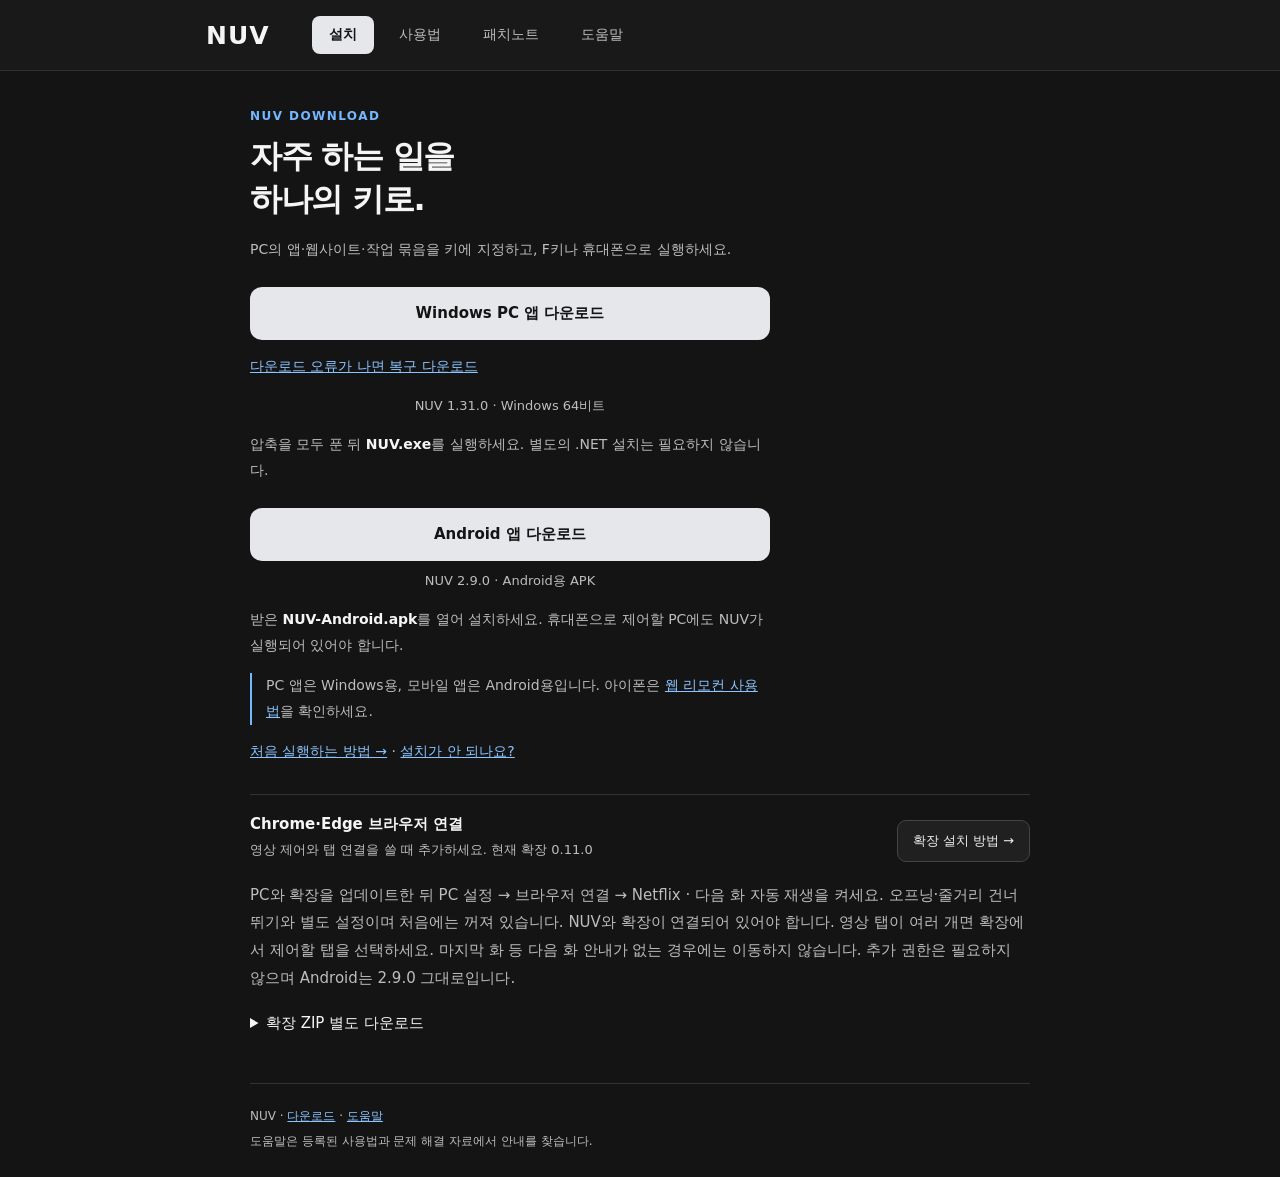
==== index.html @ 5a57ecc1 "Release PC 1.31.0 / Extension 0.11.0: add opt-in Netflix end-card auto next episode" ====
<!doctype html><html lang="ko"><head><meta charset="utf-8"><meta name="viewport" content="width=device-width,initial-scale=1"><meta name="description" content="NUV 공식 다운로드. Windows·Android 설치, 사용법, 패치노트와 문제 해결 안내를 확인하세요."><meta name="referrer" content="no-referrer"><title>NUV 설치</title><link rel="stylesheet" href="style.css?v=256d9391c00d"><link rel="stylesheet" href="help.css?v=11d3ca2ebf2d"><script src="help-data.js?v=681c457d1251" defer></script><script src="help-search.js?v=3103c1fc1164" defer></script><script src="app-help.js?v=a8de8e0ff50e" defer></script><script src="help-troubleshooting.js?v=63135629126d" defer></script><script src="troubleshooting-ui.js?v=57329e2c1721" defer></script><script src="site-release.js?v=1284" defer></script></head><body><a class="skip-link" href="#main-content">본문으로 이동</a>
<header class="site-header"><div class="header-inner"><a class="logo" href="#install">NUV</a><nav aria-label="주요 메뉴"><a href="#install" aria-current="page">설치</a><a href="#guide">사용법</a><a href="#notes">패치노트</a><a href="#help">도움말</a></nav></div></header>
<main id="main-content">
<section class="view" id="install" aria-label="설치"><div class="install-body">
<div class="eyebrow">NUV DOWNLOAD</div><h1>자주 하는 일을<br>하나의 키로.</h1><p>PC의 앱·웹사이트·작업 묶음을 키에 지정하고, F키나 휴대폰으로 실행하세요.</p>
<a class="download" data-download="NUV-Windows.zip" href="https://hyeongom.github.io/nuv-download/recovery/NUV-Windows-1.31.0.zip">Windows PC 앱 다운로드</a><p><a href="download-recovery.html">다운로드 오류가 나면 복구 다운로드</a></p><p class="version">NUV <span data-version="windows">1.31.0</span> · Windows 64비트</p><p>압축을 모두 푼 뒤 <strong>NUV.exe</strong>를 실행하세요. 별도의 .NET 설치는 필요하지 않습니다.</p>
<a class="download" data-download="NUV-Android.apk" href="https://github.com/hyeongom/nuv-download/releases/download/v1.24.0-2.9.0/NUV-Android.apk">Android 앱 다운로드</a><p class="version">NUV <span data-version="android">2.9.0</span> · Android용 APK</p><p>받은 <strong>NUV-Android.apk</strong>를 열어 설치하세요. 휴대폰으로 제어할 PC에도 NUV가 실행되어 있어야 합니다.</p>
<p class="platform-note">PC 앱은 Windows용, 모바일 앱은 Android용입니다. 아이폰은 <a href="#guide/guide-18-1">웹 리모컨 사용법</a>을 확인하세요.</p>
<p><a href="#guide/guide-2-1">처음 실행하는 방법 →</a> · <a href="#help">설치가 안 되나요?</a></p></div>
<div class="extension-callout"><div><strong>Chrome·Edge 브라우저 연결</strong><p>영상 제어와 탭 연결을 쓸 때 추가하세요. 현재 확장 <span data-version="browserExtension">0.11.0</span></p></div><a class="secondary" href="#guide/guide-10-1">확장 설치 방법 →</a></div>
<p class="hint">PC와 확장을 업데이트한 뒤 PC 설정 → 브라우저 연결 → Netflix · 다음 화 자동 재생을 켜세요. 오프닝·줄거리 건너뛰기와 별도 설정이며 처음에는 꺼져 있습니다. NUV와 확장이 연결되어 있어야 합니다. 영상 탭이 여러 개면 확장에서 제어할 탭을 선택하세요. 마지막 화 등 다음 화 안내가 없는 경우에는 이동하지 않습니다. 추가 권한은 필요하지 않으며 Android는 2.9.0 그대로입니다.</p><details class="optional-download"><summary>확장 ZIP 별도 다운로드</summary><p>보통은 PC NUV의 설정 → 브라우저 연결 → 설치 준비·연결 켜기를 사용하세요. ZIP만 풀거나 popup.html을 직접 여는 것은 설치가 아닙니다.</p><a data-extension-download href="https://github.com/hyeongom/nuv-download/releases/download/v1.31.0-2.9.0/NUV-Browser-Extension-0.11.0.zip">정식 확장 ZIP 다운로드</a></details></section>
<section class="view" id="guide" aria-label="사용법" hidden><div class="section-heading"><span class="eyebrow">GUIDE</span><h1>NUV 사용법</h1><p>처음 시작하는 방법부터, 필요한 기능까지 찾아보세요.</p></div><div class="guide-tools"><a class="secondary" href="NUV-guide.pdf" target="_blank" rel="noopener">기본 사용설명서 PDF · 2026-10-28 ↗</a></div><p class="help-status">웹 안내: 2026-11-05 보완 · PC 1.27.4 / Android 2.9.0 / 확장 0.7.1. PDF에는 이후 추가된 작업 묶음 기능이 포함되지 않습니다.</p><div id="manual-index"></div></section>
<section class="view" id="notes" aria-label="패치노트" hidden><div class="section-heading"><span class="eyebrow">PATCH NOTES</span><h1>무엇이 달라졌나요?</h1><p>정식 배포의 변경사항을 확인하세요.</p></div><article class="release"><span class="release-label">Windows PC</span><h2>PC <span data-version="windows">1.31.0</span></h2><p id="latest-pc-notes">PC 1.31.0 / 확장 0.11.0: Netflix 다음 화 자동 재생을 추가했습니다. 영상 끝부분에 다음 화 재생 안내가 나타나면 바로 누릅니다. 일반 재생바의 다음 화 버튼은 자동으로 누르지 않으며, 같은 안내를 중복 실행하지 않습니다. PC와 확장을 업데이트한 뒤 PC 설정 → 브라우저 연결 → Netflix · 다음 화 자동 재생을 켜세요. 오프닝·줄거리 건너뛰기와 별도 설정이며 처음에는 꺼져 있습니다. NUV와 확장이 연결되어 있어야 합니다. 영상 탭이 여러 개면 확장에서 제어할 탭을 선택하세요. 마지막 화 등 다음 화 안내가 없는 경우에는 이동하지 않습니다. 추가 권한은 필요하지 않으며 Android는 2.9.0 그대로입니다.</p></article><article class="release"><span class="release-label">Android</span><h2>Android <span data-version="android">2.9.0</span></h2><p>휴대폰에서 F키 프리셋·전환 안내 시간, 창·탭 즐겨찾기 순서·등록 해제, 웹사이트를 열 브라우저를 설정할 수 있습니다.</p></article><article class="release"><span class="release-label">Chrome · Edge</span><h2>브라우저 확장 <span data-version="browserExtension">0.11.0</span></h2><p>PC 1.31.0 / 확장 0.11.0: Netflix 다음 화 자동 재생을 추가했습니다. 영상 끝부분에 다음 화 재생 안내가 나타나면 바로 누릅니다. 일반 재생바의 다음 화 버튼은 자동으로 누르지 않으며, 같은 안내를 중복 실행하지 않습니다. PC와 확장을 업데이트한 뒤 PC 설정 → 브라우저 연결 → Netflix · 다음 화 자동 재생을 켜세요. 오프닝·줄거리 건너뛰기와 별도 설정이며 처음에는 꺼져 있습니다. NUV와 확장이 연결되어 있어야 합니다. 영상 탭이 여러 개면 확장에서 제어할 탭을 선택하세요. 마지막 화 등 다음 화 안내가 없는 경우에는 이동하지 않습니다. 추가 권한은 필요하지 않으며 Android는 2.9.0 그대로입니다.</p></article><p class="patch-more"><a href="https://github.com/hyeongom/nuv-download/releases" target="_blank" rel="noopener">지난 버전 전체 배포 기록 ↗</a></p></section>
<section class="view" id="help" aria-label="도움말" hidden><div class="section-heading"><span class="eyebrow">HELP</span><h1>무엇을 도와드릴까요?</h1><p>사용법이나 겪고 있는 문제를 적어 주세요.</p></div><form class="help-form"><label for="help-question">궁금한 점</label><div class="input-row"><input id="help-question" placeholder="예: 휴대폰에서 키를 눌러도 반응이 없어요" autocomplete="off" maxlength="500" required><button type="submit">물어보기</button></div></form><div class="suggestions" aria-label="추천 질문"><button type="button" data-question="install">설치 방법</button><button type="button" data-question="connect">PC 연결이 안 돼요</button><button type="button" data-question="keys">키 설정 방법</button><button type="button" data-question="update">업데이트 문제</button></div><p class="example-note">NUV 사용설명서에서 관련 안내를 찾습니다. 입력한 질문은 이 브라우저에서만 검색하며 서버에 전송하거나 저장하지 않습니다. AI 채팅이나 실시간 상담은 아닙니다.</p><section class="help-answer" aria-live="polite" hidden><span class="answer-label">NUV 도움말</span><h2></h2><ol></ol><div class="answer-links"><a href="#guide">관련 사용법 보기 →</a></div></section></section>
</main><footer class="site-footer"><p>NUV · <a href="#install">다운로드</a> · <a href="#help">도움말</a></p><p>도움말은 등록된 사용법과 문제 해결 자료에서 안내를 찾습니다.</p></footer></body></html>
---- style.css ----
:root{color-scheme:dark;font-family:system-ui,'Malgun Gothic',sans-serif;background:#141414;color:#f5f5f5;font-size:15px}*{box-sizing:border-box}body{margin:0;min-height:100vh}button,input{font:inherit}a{color:#8bc4ff}button,a{-webkit-tap-highlight-color:transparent}button{cursor:pointer}button:focus-visible,a:focus-visible,summary:focus-visible,input:focus-visible{outline:2px solid #8bc4ff;outline-offset:4px}.site-header{border-bottom:1px solid #303030;background:#191919}.header-inner{max-width:920px;margin:auto;display:flex;align-items:center;gap:42px;padding:16px 26px}.logo{font-weight:800;font-size:25px;letter-spacing:.04em;color:#f5f5f5;text-decoration:none}nav{display:flex;gap:8px;flex-wrap:wrap}nav a{padding:10px 17px;border-radius:8px;color:#bdbdbd;text-decoration:none;font-size:14px}nav a:hover{background:#272727;color:#fff}nav a[aria-current=page]{background:#e5e7eb;color:#141414;font-weight:700}.preview-label{font-size:11px;color:#aaa;margin-left:auto;white-space:nowrap}main{width:min(100% - 48px,780px);margin:38px auto 48px}.view{animation:arrive .15s ease-out}.view[hidden],[hidden]{display:none!important}.eyebrow{font-size:12px;letter-spacing:.12em;color:#74b7ff;font-weight:700}h1{font-size:32px;line-height:1.35;letter-spacing:-.04em;margin:12px 0 16px}h2{font-size:21px;line-height:1.45}h3{font-size:17px}p,li{color:#bdbdbd;line-height:1.85}strong{color:#f5f5f5}.intro{margin:0 0 30px}.install-body{max-width:520px}.download{display:block;padding:17px 24px;margin:24px 0 8px;background:#e5e7eb;color:#141414;text-align:center;text-decoration:none;font-weight:750;border-radius:12px}.download:hover{background:#fff}.version{font-size:13px;text-align:center;margin-top:6px}.install-body>p:not(.version){font-size:14px}.extension-callout{border-top:1px solid #333;margin-top:30px;padding-top:20px;display:flex;align-items:center;justify-content:space-between;gap:18px}.extension-callout p{font-size:13px;margin:4px 0}.text-link{white-space:nowrap;font-size:13px}.section-heading{margin-bottom:28px}.section-heading p{margin:8px 0}.guide-tools{display:flex;gap:10px;flex-wrap:wrap;margin-bottom:24px}.secondary{display:inline-block;padding:11px 15px;border:1px solid #444;border-radius:9px;text-decoration:none;background:#202020;color:#eee;font-size:13px}details.guide{border-bottom:1px solid #343434;padding:18px 0}summary{cursor:pointer;line-height:1.6}details p,details li{font-size:14px}details[open]>summary{color:#8bc4ff;margin-bottom:14px}.release{border:1px solid #343434;border-radius:12px;padding:22px;margin:16px 0}.release h2{margin:0 0 10px}.release p{font-size:14px;margin:8px 0}.release-label{color:#8bc4ff;font-size:12px}.help-form label{display:block;font-size:13px;margin-bottom:10px}.input-row{display:flex;gap:10px}.input-row input{flex:1;min-width:0;padding:15px;border:1px solid #454545;border-radius:10px;background:#202020;color:#fff;font-size:16px}.input-row button{padding:13px 22px;border:0;border-radius:10px;background:#e5e7eb;color:#141414;font-weight:700;white-space:nowrap}.suggestions{display:flex;flex-wrap:wrap;gap:8px;margin:14px 0}.suggestions button{border:1px solid #3b3b3b;border-radius:20px;background:#1d1d1d;color:#ccc;padding:9px 14px;font-size:12px}.suggestions button:hover{background:#303030}.example-note{font-size:12px;color:#a3a3a3;margin-top:20px}.help-answer{background:#202020;border:1px solid #3b3b3b;border-radius:12px;margin-top:26px;padding:23px}.help-answer h2{font-size:18px;margin:8px 0}.help-answer ol{padding-left:23px}.help-answer li{font-size:14px;margin:9px 0}.answer-label{font-size:12px;color:#8bc4ff}.answer-links{border-top:1px solid #3b3b3b;padding-top:14px;font-size:13px}.site-footer{width:min(100% - 48px,780px);margin:0 auto 25px;border-top:1px solid #333;padding-top:18px;color:#999;font-size:12px}.site-footer p{font-size:12px;margin:3px 0}.patch-more{margin-top:24px;font-size:13px}.section-heading h1{margin-top:10px}@keyframes arrive{from{transform:translateY(3px)}to{transform:translateY(0)}}@media(prefers-reduced-motion:reduce){.view{animation:none}}@media(max-width:600px){.header-inner{padding:14px 18px;gap:12px;flex-wrap:wrap}.logo{font-size:23px}.preview-label{order:2}nav{order:3;flex-basis:100%;gap:4px}nav a{flex:1;text-align:center;padding:10px 6px;font-size:13px}main{width:calc(100% - 36px);margin-top:28px}h1{font-size:28px}.input-row{flex-wrap:wrap}.input-row input{flex-basis:100%}.input-row button{width:100%;min-height:46px}.extension-callout{align-items:flex-start;flex-direction:column}.site-footer{width:calc(100% - 36px)}.release{padding:18px}.suggestions button{min-height:44px}}

.skip-link{position:absolute;left:16px;top:-70px;padding:12px;background:#fff;color:#111;z-index:10}.skip-link:focus{top:12px}.optional-download{margin:18px 0}.optional-download p{font-size:13px}.platform-note{border-left:2px solid #74b7ff;padding-left:14px}.manual-content{overflow-wrap:anywhere}input,textarea,select{max-width:100%}
---- help.css ----
.answer-content p,.answer-content li{font-size:14px;margin:7px 0;white-space:pre-line;overflow-wrap:anywhere}.source-context{padding:10px 13px;border-left:2px solid #74b7ff;background:#252525;color:#d1d1d1}.source-version{font-size:12px!important;color:#aaa}.related-articles{margin-top:22px}.related-articles h3{font-size:14px}.related-articles button{display:block;text-align:left;background:none;border:0;color:#8bc4ff;padding:9px 0;font-size:13px;min-height:36px}.related-articles button:hover{text-decoration:underline}.help-feedback{display:flex;flex-wrap:wrap;gap:9px;align-items:center;border-top:1px solid #3b3b3b;margin-top:20px;padding-top:16px;font-size:12px}.help-feedback span{margin-right:auto;color:#bdbdbd}.help-feedback button,.followup-choice{padding:10px 13px;min-height:40px;border:1px solid #444;border-radius:9px;background:#272727;color:#eee;font-size:12px}.followup-choice{margin:5px 6px 5px 0}.inquiry-summary{margin-top:15px}.inquiry-summary textarea{width:100%;resize:vertical;border:1px solid #555;background:#151515;color:#eee;border-radius:8px;padding:12px;margin-top:12px;font:inherit;font-size:13px}.manual-chapter{margin:30px 0 38px}.manual-chapter h2{font-size:19px;padding-bottom:10px;border-bottom:1px solid #74b7ff}.manual-content p{white-space:pre-wrap;overflow-wrap:anywhere}.guide{scroll-margin-top:24px}.manual-content table{width:100%;font-size:13px;border-collapse:collapse}.manual-content th,.manual-content td{padding:8px 5px;text-align:left;border-bottom:1px solid #444}.help-status{color:#aaa;font-size:12px}.help-answer{overflow-wrap:anywhere}@media(max-width:600px){.help-feedback button,.related-articles button,.followup-choice{min-height:44px}}
.search-routes{margin:16px 0;display:flex;gap:10px;flex-wrap:wrap;align-items:center}.search-routes p{flex-basis:100%;font-size:13px!important;color:#bbb;line-height:1.7;margin:0}.search-routes button,.search-routes a{font:inherit;font-size:13px;border:1px solid #555;border-radius:8px;padding:10px 12px;background:#252525;color:#a7d2ff;text-decoration:none;cursor:pointer}.manual-filter{margin:20px 0}.manual-filter label{display:block;margin-bottom:8px}.manual-filter input{box-sizing:border-box;width:100%;padding:13px;border:1px solid #555;background:#202020;color:#fff;border-radius:8px;font:inherit}.manual-chapter[hidden],.guide[hidden],.related-articles button[hidden]{display:none}
.walkthrough-intro{font-size:15px!important;color:#e3e8ef;line-height:1.8}.walkthrough-section{margin:22px 0}.walkthrough-section h3{font-size:14px;color:#a7d2ff;margin:0 0 10px}.walkthrough-section ol,.walkthrough-section ul{padding-left:24px;margin:0}.walkthrough-section li{padding:4px 0;line-height:1.85}.walkthrough-section ol li::marker{color:#a7d2ff;font-weight:700}.walkthrough-sources,.supporting-guide{border:1px solid #444;border-radius:9px;padding:12px 14px;margin:16px 0;font-size:13px;line-height:1.8}.walkthrough-sources summary,.supporting-guide summary{cursor:pointer;color:#a7d2ff}.walkthrough-sources a{display:block;margin:6px 0;color:#a7d2ff}.supporting-guide>div{margin-top:14px}.walkthrough-section:nth-of-type(3){border-left:2px solid #78bdab;padding:8px 14px;background:#202a27}
.troubleshooting{margin:22px 0;border:1px solid #58778c;border-radius:12px;padding:15px;background:#192027;scroll-margin-top:20px}.troubleshooting>summary{cursor:pointer;color:#b6dcff;font-weight:600;font-size:14px}.troubleshooting p,.troubleshooting li{font-size:14px;line-height:1.8;overflow-wrap:anywhere}.trouble-fields{display:grid;gap:14px;margin:18px 0}.troubleshooting label{display:block;font-size:13px;color:#ddd;line-height:1.6;margin-bottom:7px}.troubleshooting select,.troubleshooting input,.troubleshooting textarea{box-sizing:border-box;width:100%;min-width:0;max-width:100%;padding:11px 9px;color:#eee;background:#111b24;border:1px solid #526574;border-radius:7px;font:inherit;font-size:13px}.troubleshooting select{white-space:normal}.trouble-result h3{font-size:17px;margin:22px 0 10px;line-height:1.6}.trouble-check{margin:18px 0;padding:14px;border:1px solid #3f5361;border-radius:10px}.trouble-check h4{margin:0;font-size:14px;line-height:1.7;color:#d3e9fa}.trouble-advice{border-left:2px solid #83c7b6;padding:10px 12px;background:#1b302d}.trouble-advice[hidden]{display:none}.trouble-result details{font-size:13px;padding:12px 0}.trouble-result details a{display:block;color:#aad6ff;margin-top:10px}.troubleshooting button{border:1px solid #526574;padding:10px 12px;min-height:42px;background:#202f3b;color:#eef5ff;border-radius:7px;cursor:pointer}.troubleshooting summary:focus-visible,.troubleshooting select:focus-visible,.troubleshooting button:focus-visible{outline:2px solid #83bfff;outline-offset:3px}
.device-help{font-size:13px;line-height:1.8;border:1px solid #465d6e;border-radius:8px;padding:12px}.device-help summary{cursor:pointer;color:#b6dcff}.device-help ul{padding-left:20px}.device-help li{margin:10px 0}.trouble-result a{color:#b6dcff}.trouble-result ol{padding-left:22px}
.advanced-checks[hidden]{display:none}.advanced-checks{margin-top:24px;padding-top:18px;border-top:1px solid #526574}.first-aid h3,.advanced-checks>h3{font-size:17px;line-height:1.7}.first-aid ol{padding-left:23px}.first-aid li{margin:14px 0}.first-aid details{font-size:13px;line-height:1.8}.first-aid details a{display:block;color:#b6dcff;margin:8px 0}
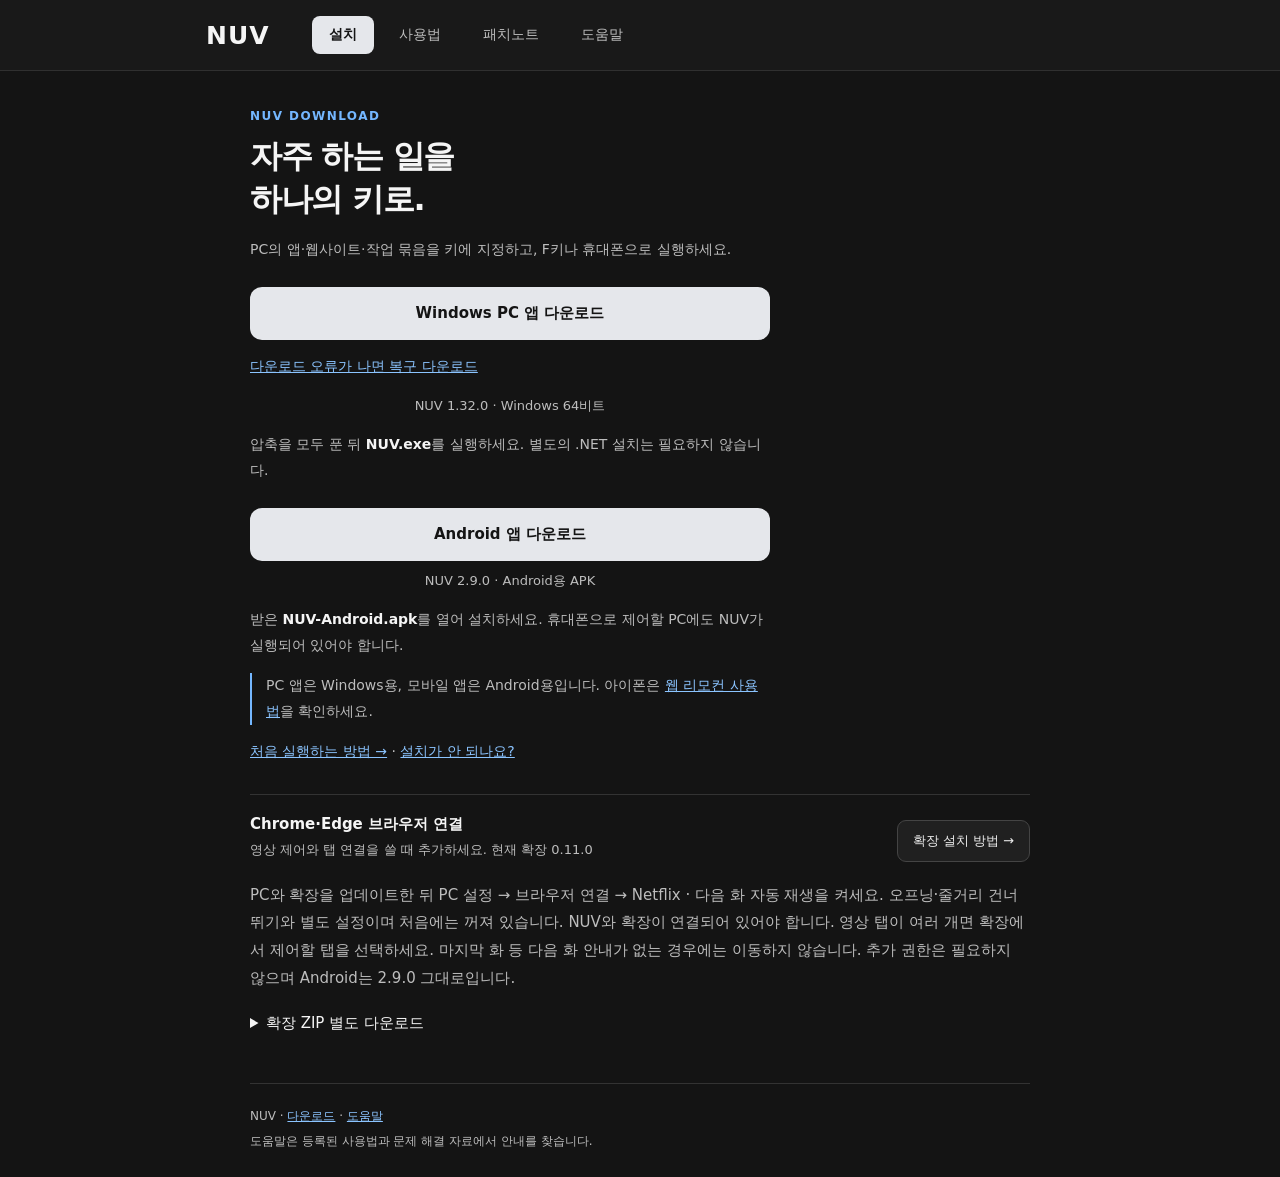
==== commit 3da92308: "Release PC 1.32.0 / Extension 0.11.0: remember per-application foreground F-key preferences" ====
--- a/index.html
+++ b/index.html
@@ -3,13 +3,13 @@
 <main id="main-content">
 <section class="view" id="install" aria-label="설치"><div class="install-body">
 <div class="eyebrow">NUV DOWNLOAD</div><h1>자주 하는 일을<br>하나의 키로.</h1><p>PC의 앱·웹사이트·작업 묶음을 키에 지정하고, F키나 휴대폰으로 실행하세요.</p>
-<a class="download" data-download="NUV-Windows.zip" href="https://hyeongom.github.io/nuv-download/recovery/NUV-Windows-1.31.0.zip">Windows PC 앱 다운로드</a><p><a href="download-recovery.html">다운로드 오류가 나면 복구 다운로드</a></p><p class="version">NUV <span data-version="windows">1.31.0</span> · Windows 64비트</p><p>압축을 모두 푼 뒤 <strong>NUV.exe</strong>를 실행하세요. 별도의 .NET 설치는 필요하지 않습니다.</p>
+<a class="download" data-download="NUV-Windows.zip" href="https://hyeongom.github.io/nuv-download/recovery/NUV-Windows-1.32.0.zip">Windows PC 앱 다운로드</a><p><a href="download-recovery.html">다운로드 오류가 나면 복구 다운로드</a></p><p class="version">NUV <span data-version="windows">1.32.0</span> · Windows 64비트</p><p>압축을 모두 푼 뒤 <strong>NUV.exe</strong>를 실행하세요. 별도의 .NET 설치는 필요하지 않습니다.</p>
 <a class="download" data-download="NUV-Android.apk" href="https://github.com/hyeongom/nuv-download/releases/download/v1.24.0-2.9.0/NUV-Android.apk">Android 앱 다운로드</a><p class="version">NUV <span data-version="android">2.9.0</span> · Android용 APK</p><p>받은 <strong>NUV-Android.apk</strong>를 열어 설치하세요. 휴대폰으로 제어할 PC에도 NUV가 실행되어 있어야 합니다.</p>
 <p class="platform-note">PC 앱은 Windows용, 모바일 앱은 Android용입니다. 아이폰은 <a href="#guide/guide-18-1">웹 리모컨 사용법</a>을 확인하세요.</p>
 <p><a href="#guide/guide-2-1">처음 실행하는 방법 →</a> · <a href="#help">설치가 안 되나요?</a></p></div>
 <div class="extension-callout"><div><strong>Chrome·Edge 브라우저 연결</strong><p>영상 제어와 탭 연결을 쓸 때 추가하세요. 현재 확장 <span data-version="browserExtension">0.11.0</span></p></div><a class="secondary" href="#guide/guide-10-1">확장 설치 방법 →</a></div>
 <p class="hint">PC와 확장을 업데이트한 뒤 PC 설정 → 브라우저 연결 → Netflix · 다음 화 자동 재생을 켜세요. 오프닝·줄거리 건너뛰기와 별도 설정이며 처음에는 꺼져 있습니다. NUV와 확장이 연결되어 있어야 합니다. 영상 탭이 여러 개면 확장에서 제어할 탭을 선택하세요. 마지막 화 등 다음 화 안내가 없는 경우에는 이동하지 않습니다. 추가 권한은 필요하지 않으며 Android는 2.9.0 그대로입니다.</p><details class="optional-download"><summary>확장 ZIP 별도 다운로드</summary><p>보통은 PC NUV의 설정 → 브라우저 연결 → 설치 준비·연결 켜기를 사용하세요. ZIP만 풀거나 popup.html을 직접 여는 것은 설치가 아닙니다.</p><a data-extension-download href="https://github.com/hyeongom/nuv-download/releases/download/v1.31.0-2.9.0/NUV-Browser-Extension-0.11.0.zip">정식 확장 ZIP 다운로드</a></details></section>
 <section class="view" id="guide" aria-label="사용법" hidden><div class="section-heading"><span class="eyebrow">GUIDE</span><h1>NUV 사용법</h1><p>처음 시작하는 방법부터, 필요한 기능까지 찾아보세요.</p></div><div class="guide-tools"><a class="secondary" href="NUV-guide.pdf" target="_blank" rel="noopener">기본 사용설명서 PDF · 2026-10-28 ↗</a></div><p class="help-status">웹 안내: 2026-11-05 보완 · PC 1.27.4 / Android 2.9.0 / 확장 0.7.1. PDF에는 이후 추가된 작업 묶음 기능이 포함되지 않습니다.</p><div id="manual-index"></div></section>
-<section class="view" id="notes" aria-label="패치노트" hidden><div class="section-heading"><span class="eyebrow">PATCH NOTES</span><h1>무엇이 달라졌나요?</h1><p>정식 배포의 변경사항을 확인하세요.</p></div><article class="release"><span class="release-label">Windows PC</span><h2>PC <span data-version="windows">1.31.0</span></h2><p id="latest-pc-notes">PC 1.31.0 / 확장 0.11.0: Netflix 다음 화 자동 재생을 추가했습니다. 영상 끝부분에 다음 화 재생 안내가 나타나면 바로 누릅니다. 일반 재생바의 다음 화 버튼은 자동으로 누르지 않으며, 같은 안내를 중복 실행하지 않습니다. PC와 확장을 업데이트한 뒤 PC 설정 → 브라우저 연결 → Netflix · 다음 화 자동 재생을 켜세요. 오프닝·줄거리 건너뛰기와 별도 설정이며 처음에는 꺼져 있습니다. NUV와 확장이 연결되어 있어야 합니다. 영상 탭이 여러 개면 확장에서 제어할 탭을 선택하세요. 마지막 화 등 다음 화 안내가 없는 경우에는 이동하지 않습니다. 추가 권한은 필요하지 않으며 Android는 2.9.0 그대로입니다.</p></article><article class="release"><span class="release-label">Android</span><h2>Android <span data-version="android">2.9.0</span></h2><p>휴대폰에서 F키 프리셋·전환 안내 시간, 창·탭 즐겨찾기 순서·등록 해제, 웹사이트를 열 브라우저를 설정할 수 있습니다.</p></article><article class="release"><span class="release-label">Chrome · Edge</span><h2>브라우저 확장 <span data-version="browserExtension">0.11.0</span></h2><p>PC 1.31.0 / 확장 0.11.0: Netflix 다음 화 자동 재생을 추가했습니다. 영상 끝부분에 다음 화 재생 안내가 나타나면 바로 누릅니다. 일반 재생바의 다음 화 버튼은 자동으로 누르지 않으며, 같은 안내를 중복 실행하지 않습니다. PC와 확장을 업데이트한 뒤 PC 설정 → 브라우저 연결 → Netflix · 다음 화 자동 재생을 켜세요. 오프닝·줄거리 건너뛰기와 별도 설정이며 처음에는 꺼져 있습니다. NUV와 확장이 연결되어 있어야 합니다. 영상 탭이 여러 개면 확장에서 제어할 탭을 선택하세요. 마지막 화 등 다음 화 안내가 없는 경우에는 이동하지 않습니다. 추가 권한은 필요하지 않으며 Android는 2.9.0 그대로입니다.</p></article><p class="patch-more"><a href="https://github.com/hyeongom/nuv-download/releases" target="_blank" rel="noopener">지난 버전 전체 배포 기록 ↗</a></p></section>
+<section class="view" id="notes" aria-label="패치노트" hidden><div class="section-heading"><span class="eyebrow">PATCH NOTES</span><h1>무엇이 달라졌나요?</h1><p>정식 배포의 변경사항을 확인하세요.</p></div><article class="release"><span class="release-label">Windows PC</span><h2>PC <span data-version="windows">1.32.0</span></h2><p id="latest-pc-notes">PC 1.32.0: 앱별 F키 사용 설정을 추가했습니다. 실행 중인 앱에서 선택하면 맨 앞의 앱에 따라 NUV F키와 앱의 원래 F키를 전환합니다. 앱을 종료하거나 PC를 재시작해도 설정이 유지됩니다. 설정 → F키 단축키 → 앱별 F키 사용에서 실행 중인 앱을 고르고 추가하세요. 설정하지 않은 앱은 기본 F키 켜짐·꺼짐을 따르고, 지정한 앱은 앱별 설정을 우선합니다. 기본이 꺼져 있어도 NUV F키 사용으로 지정한 앱에서는 동작합니다. 앱을 추가하면 처음에는 앱의 F키 사용으로 저장됩니다. 트레이에 기본 상태와 현재 앱 상태를 구분해 표시합니다. 확장 0.11.0과 Android 2.9.0은 변경하지 않았습니다.</p></article><article class="release"><span class="release-label">Android</span><h2>Android <span data-version="android">2.9.0</span></h2><p>휴대폰에서 F키 프리셋·전환 안내 시간, 창·탭 즐겨찾기 순서·등록 해제, 웹사이트를 열 브라우저를 설정할 수 있습니다.</p></article><article class="release"><span class="release-label">Chrome · Edge</span><h2>브라우저 확장 <span data-version="browserExtension">0.11.0</span></h2><p>PC 1.31.0 / 확장 0.11.0: Netflix 다음 화 자동 재생을 추가했습니다. 영상 끝부분에 다음 화 재생 안내가 나타나면 바로 누릅니다. 일반 재생바의 다음 화 버튼은 자동으로 누르지 않으며, 같은 안내를 중복 실행하지 않습니다. PC와 확장을 업데이트한 뒤 PC 설정 → 브라우저 연결 → Netflix · 다음 화 자동 재생을 켜세요. 오프닝·줄거리 건너뛰기와 별도 설정이며 처음에는 꺼져 있습니다. NUV와 확장이 연결되어 있어야 합니다. 영상 탭이 여러 개면 확장에서 제어할 탭을 선택하세요. 마지막 화 등 다음 화 안내가 없는 경우에는 이동하지 않습니다. 추가 권한은 필요하지 않으며 Android는 2.9.0 그대로입니다.</p></article><p class="patch-more"><a href="https://github.com/hyeongom/nuv-download/releases" target="_blank" rel="noopener">지난 버전 전체 배포 기록 ↗</a></p></section>
 <section class="view" id="help" aria-label="도움말" hidden><div class="section-heading"><span class="eyebrow">HELP</span><h1>무엇을 도와드릴까요?</h1><p>사용법이나 겪고 있는 문제를 적어 주세요.</p></div><form class="help-form"><label for="help-question">궁금한 점</label><div class="input-row"><input id="help-question" placeholder="예: 휴대폰에서 키를 눌러도 반응이 없어요" autocomplete="off" maxlength="500" required><button type="submit">물어보기</button></div></form><div class="suggestions" aria-label="추천 질문"><button type="button" data-question="install">설치 방법</button><button type="button" data-question="connect">PC 연결이 안 돼요</button><button type="button" data-question="keys">키 설정 방법</button><button type="button" data-question="update">업데이트 문제</button></div><p class="example-note">NUV 사용설명서에서 관련 안내를 찾습니다. 입력한 질문은 이 브라우저에서만 검색하며 서버에 전송하거나 저장하지 않습니다. AI 채팅이나 실시간 상담은 아닙니다.</p><section class="help-answer" aria-live="polite" hidden><span class="answer-label">NUV 도움말</span><h2></h2><ol></ol><div class="answer-links"><a href="#guide">관련 사용법 보기 →</a></div></section></section>
 </main><footer class="site-footer"><p>NUV · <a href="#install">다운로드</a> · <a href="#help">도움말</a></p><p>도움말은 등록된 사용법과 문제 해결 자료에서 안내를 찾습니다.</p></footer></body></html>
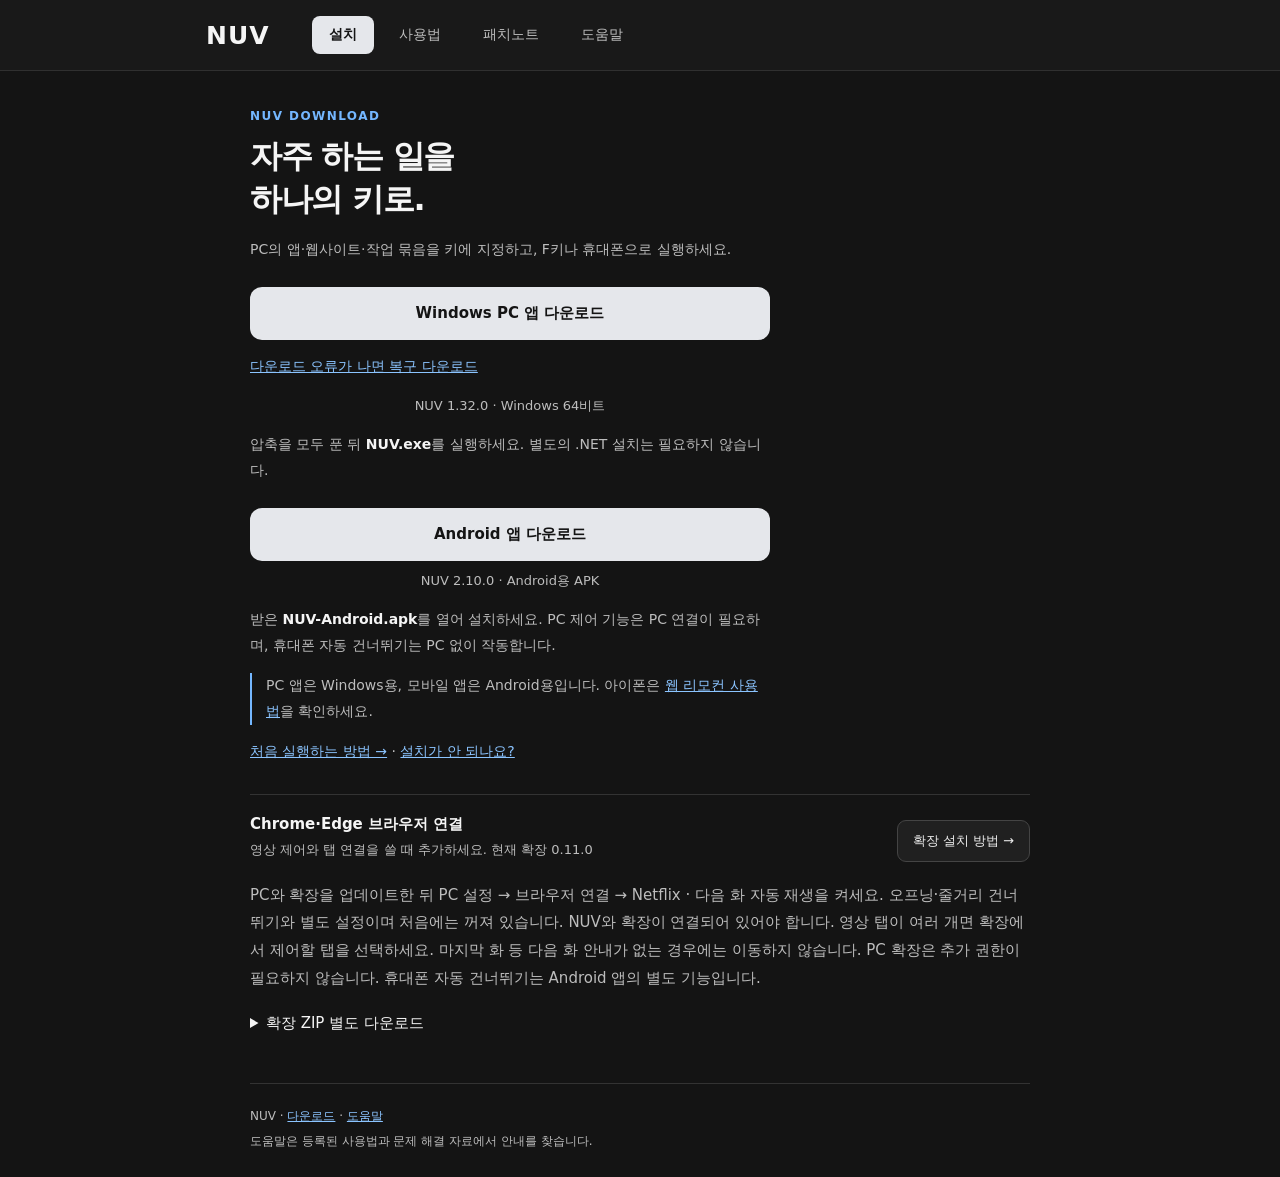
==== commit a82fda66: "Release Android 2.10.0: local app auto skip with opt-in accessibility" ====
--- a/index.html
+++ b/index.html
@@ -4,12 +4,12 @@
 <section class="view" id="install" aria-label="설치"><div class="install-body">
 <div class="eyebrow">NUV DOWNLOAD</div><h1>자주 하는 일을<br>하나의 키로.</h1><p>PC의 앱·웹사이트·작업 묶음을 키에 지정하고, F키나 휴대폰으로 실행하세요.</p>
 <a class="download" data-download="NUV-Windows.zip" href="https://hyeongom.github.io/nuv-download/recovery/NUV-Windows-1.32.0.zip">Windows PC 앱 다운로드</a><p><a href="download-recovery.html">다운로드 오류가 나면 복구 다운로드</a></p><p class="version">NUV <span data-version="windows">1.32.0</span> · Windows 64비트</p><p>압축을 모두 푼 뒤 <strong>NUV.exe</strong>를 실행하세요. 별도의 .NET 설치는 필요하지 않습니다.</p>
-<a class="download" data-download="NUV-Android.apk" href="https://github.com/hyeongom/nuv-download/releases/download/v1.24.0-2.9.0/NUV-Android.apk">Android 앱 다운로드</a><p class="version">NUV <span data-version="android">2.9.0</span> · Android용 APK</p><p>받은 <strong>NUV-Android.apk</strong>를 열어 설치하세요. 휴대폰으로 제어할 PC에도 NUV가 실행되어 있어야 합니다.</p>
+<a class="download" data-download="NUV-Android.apk" href="https://github.com/hyeongom/nuv-download/releases/download/v1.32.0-2.10.0/NUV-Android.apk">Android 앱 다운로드</a><p class="version">NUV <span data-version="android">2.10.0</span> · Android용 APK</p><p>받은 <strong>NUV-Android.apk</strong>를 열어 설치하세요. PC 제어 기능은 PC 연결이 필요하며, 휴대폰 자동 건너뛰기는 PC 없이 작동합니다.</p>
 <p class="platform-note">PC 앱은 Windows용, 모바일 앱은 Android용입니다. 아이폰은 <a href="#guide/guide-18-1">웹 리모컨 사용법</a>을 확인하세요.</p>
 <p><a href="#guide/guide-2-1">처음 실행하는 방법 →</a> · <a href="#help">설치가 안 되나요?</a></p></div>
 <div class="extension-callout"><div><strong>Chrome·Edge 브라우저 연결</strong><p>영상 제어와 탭 연결을 쓸 때 추가하세요. 현재 확장 <span data-version="browserExtension">0.11.0</span></p></div><a class="secondary" href="#guide/guide-10-1">확장 설치 방법 →</a></div>
-<p class="hint">PC와 확장을 업데이트한 뒤 PC 설정 → 브라우저 연결 → Netflix · 다음 화 자동 재생을 켜세요. 오프닝·줄거리 건너뛰기와 별도 설정이며 처음에는 꺼져 있습니다. NUV와 확장이 연결되어 있어야 합니다. 영상 탭이 여러 개면 확장에서 제어할 탭을 선택하세요. 마지막 화 등 다음 화 안내가 없는 경우에는 이동하지 않습니다. 추가 권한은 필요하지 않으며 Android는 2.9.0 그대로입니다.</p><details class="optional-download"><summary>확장 ZIP 별도 다운로드</summary><p>보통은 PC NUV의 설정 → 브라우저 연결 → 설치 준비·연결 켜기를 사용하세요. ZIP만 풀거나 popup.html을 직접 여는 것은 설치가 아닙니다.</p><a data-extension-download href="https://github.com/hyeongom/nuv-download/releases/download/v1.31.0-2.9.0/NUV-Browser-Extension-0.11.0.zip">정식 확장 ZIP 다운로드</a></details></section>
+<p class="hint">PC와 확장을 업데이트한 뒤 PC 설정 → 브라우저 연결 → Netflix · 다음 화 자동 재생을 켜세요. 오프닝·줄거리 건너뛰기와 별도 설정이며 처음에는 꺼져 있습니다. NUV와 확장이 연결되어 있어야 합니다. 영상 탭이 여러 개면 확장에서 제어할 탭을 선택하세요. 마지막 화 등 다음 화 안내가 없는 경우에는 이동하지 않습니다. PC 확장은 추가 권한이 필요하지 않습니다. 휴대폰 자동 건너뛰기는 Android 앱의 별도 기능입니다.</p><details class="optional-download"><summary>확장 ZIP 별도 다운로드</summary><p>보통은 PC NUV의 설정 → 브라우저 연결 → 설치 준비·연결 켜기를 사용하세요. ZIP만 풀거나 popup.html을 직접 여는 것은 설치가 아닙니다.</p><a data-extension-download href="https://github.com/hyeongom/nuv-download/releases/download/v1.31.0-2.9.0/NUV-Browser-Extension-0.11.0.zip">정식 확장 ZIP 다운로드</a></details></section>
 <section class="view" id="guide" aria-label="사용법" hidden><div class="section-heading"><span class="eyebrow">GUIDE</span><h1>NUV 사용법</h1><p>처음 시작하는 방법부터, 필요한 기능까지 찾아보세요.</p></div><div class="guide-tools"><a class="secondary" href="NUV-guide.pdf" target="_blank" rel="noopener">기본 사용설명서 PDF · 2026-10-28 ↗</a></div><p class="help-status">웹 안내: 2026-11-05 보완 · PC 1.27.4 / Android 2.9.0 / 확장 0.7.1. PDF에는 이후 추가된 작업 묶음 기능이 포함되지 않습니다.</p><div id="manual-index"></div></section>
-<section class="view" id="notes" aria-label="패치노트" hidden><div class="section-heading"><span class="eyebrow">PATCH NOTES</span><h1>무엇이 달라졌나요?</h1><p>정식 배포의 변경사항을 확인하세요.</p></div><article class="release"><span class="release-label">Windows PC</span><h2>PC <span data-version="windows">1.32.0</span></h2><p id="latest-pc-notes">PC 1.32.0: 앱별 F키 사용 설정을 추가했습니다. 실행 중인 앱에서 선택하면 맨 앞의 앱에 따라 NUV F키와 앱의 원래 F키를 전환합니다. 앱을 종료하거나 PC를 재시작해도 설정이 유지됩니다. 설정 → F키 단축키 → 앱별 F키 사용에서 실행 중인 앱을 고르고 추가하세요. 설정하지 않은 앱은 기본 F키 켜짐·꺼짐을 따르고, 지정한 앱은 앱별 설정을 우선합니다. 기본이 꺼져 있어도 NUV F키 사용으로 지정한 앱에서는 동작합니다. 앱을 추가하면 처음에는 앱의 F키 사용으로 저장됩니다. 트레이에 기본 상태와 현재 앱 상태를 구분해 표시합니다. 확장 0.11.0과 Android 2.9.0은 변경하지 않았습니다.</p></article><article class="release"><span class="release-label">Android</span><h2>Android <span data-version="android">2.9.0</span></h2><p>휴대폰에서 F키 프리셋·전환 안내 시간, 창·탭 즐겨찾기 순서·등록 해제, 웹사이트를 열 브라우저를 설정할 수 있습니다.</p></article><article class="release"><span class="release-label">Chrome · Edge</span><h2>브라우저 확장 <span data-version="browserExtension">0.11.0</span></h2><p>PC 1.31.0 / 확장 0.11.0: Netflix 다음 화 자동 재생을 추가했습니다. 영상 끝부분에 다음 화 재생 안내가 나타나면 바로 누릅니다. 일반 재생바의 다음 화 버튼은 자동으로 누르지 않으며, 같은 안내를 중복 실행하지 않습니다. PC와 확장을 업데이트한 뒤 PC 설정 → 브라우저 연결 → Netflix · 다음 화 자동 재생을 켜세요. 오프닝·줄거리 건너뛰기와 별도 설정이며 처음에는 꺼져 있습니다. NUV와 확장이 연결되어 있어야 합니다. 영상 탭이 여러 개면 확장에서 제어할 탭을 선택하세요. 마지막 화 등 다음 화 안내가 없는 경우에는 이동하지 않습니다. 추가 권한은 필요하지 않으며 Android는 2.9.0 그대로입니다.</p></article><p class="patch-more"><a href="https://github.com/hyeongom/nuv-download/releases" target="_blank" rel="noopener">지난 버전 전체 배포 기록 ↗</a></p></section>
+<section class="view" id="notes" aria-label="패치노트" hidden><div class="section-heading"><span class="eyebrow">PATCH NOTES</span><h1>무엇이 달라졌나요?</h1><p>정식 배포의 변경사항을 확인하세요.</p></div><article class="release"><span class="release-label">Windows PC</span><h2>PC <span data-version="windows">1.32.0</span></h2><p id="latest-pc-notes">PC 1.32.0: 앱별 F키 사용 설정을 추가했습니다. 실행 중인 앱에서 선택하면 맨 앞의 앱에 따라 NUV F키와 앱의 원래 F키를 전환합니다. 앱을 종료하거나 PC를 재시작해도 설정이 유지됩니다. 설정 → F키 단축키 → 앱별 F키 사용에서 실행 중인 앱을 고르고 추가하세요. 설정하지 않은 앱은 기본 F키 켜짐·꺼짐을 따르고, 지정한 앱은 앱별 설정을 우선합니다. 기본이 꺼져 있어도 NUV F키 사용으로 지정한 앱에서는 동작합니다. 앱을 추가하면 처음에는 앱의 F키 사용으로 저장됩니다. 트레이에 기본 상태와 현재 앱 상태를 구분해 표시합니다. 앱별 F키 설정은 PC 1.32.0에 포함되어 있습니다.</p></article><article class="release"><span class="release-label">Android</span><h2>Android <span data-version="android">2.10.0</span></h2><p>Android 2.10.0: 휴대폰 영상 앱 전용 자동 건너뛰기를 추가했습니다. PC 연결 없이 독립적으로 작동하며 설정 → 자동 건너뛰기에서 항목별로 켜고 끌 수 있습니다. 지원 항목: Netflix 오프닝·줄거리·끝부분 다음 화, Disney+ 오프닝·지난 이야기, YouTube·치지직 광고 건너뛰기. 처음에는 모두 꺼져 있습니다. 항목을 켠 뒤 Android 접근성 설정에서 NUV 자동 건너뛰기를 직접 허용하세요. 화면에 열린 지원 앱이 접근성으로 제공하는 활성화된 버튼만 누릅니다. 앱 버전에 따라 버튼을 읽지 못하면 작동하지 않을 수 있습니다. 브라우저 및 화면 잠금 중에는 작동하지 않습니다. 화면 내용은 저장하거나 전송하지 않습니다. PC 1.32.0 / 확장 0.11.0은 그대로입니다.</p></article><article class="release"><span class="release-label">Chrome · Edge</span><h2>브라우저 확장 <span data-version="browserExtension">0.11.0</span></h2><p>PC 1.31.0 / 확장 0.11.0: Netflix 다음 화 자동 재생을 추가했습니다. 영상 끝부분에 다음 화 재생 안내가 나타나면 바로 누릅니다. 일반 재생바의 다음 화 버튼은 자동으로 누르지 않으며, 같은 안내를 중복 실행하지 않습니다. PC와 확장을 업데이트한 뒤 PC 설정 → 브라우저 연결 → Netflix · 다음 화 자동 재생을 켜세요. 오프닝·줄거리 건너뛰기와 별도 설정이며 처음에는 꺼져 있습니다. NUV와 확장이 연결되어 있어야 합니다. 영상 탭이 여러 개면 확장에서 제어할 탭을 선택하세요. 마지막 화 등 다음 화 안내가 없는 경우에는 이동하지 않습니다. PC 확장은 추가 권한이 필요하지 않습니다. 휴대폰 자동 건너뛰기는 Android 앱의 별도 기능입니다.</p></article><p class="patch-more"><a href="https://github.com/hyeongom/nuv-download/releases" target="_blank" rel="noopener">지난 버전 전체 배포 기록 ↗</a></p></section>
 <section class="view" id="help" aria-label="도움말" hidden><div class="section-heading"><span class="eyebrow">HELP</span><h1>무엇을 도와드릴까요?</h1><p>사용법이나 겪고 있는 문제를 적어 주세요.</p></div><form class="help-form"><label for="help-question">궁금한 점</label><div class="input-row"><input id="help-question" placeholder="예: 휴대폰에서 키를 눌러도 반응이 없어요" autocomplete="off" maxlength="500" required><button type="submit">물어보기</button></div></form><div class="suggestions" aria-label="추천 질문"><button type="button" data-question="install">설치 방법</button><button type="button" data-question="connect">PC 연결이 안 돼요</button><button type="button" data-question="keys">키 설정 방법</button><button type="button" data-question="update">업데이트 문제</button></div><p class="example-note">NUV 사용설명서에서 관련 안내를 찾습니다. 입력한 질문은 이 브라우저에서만 검색하며 서버에 전송하거나 저장하지 않습니다. AI 채팅이나 실시간 상담은 아닙니다.</p><section class="help-answer" aria-live="polite" hidden><span class="answer-label">NUV 도움말</span><h2></h2><ol></ol><div class="answer-links"><a href="#guide">관련 사용법 보기 →</a></div></section></section>
 </main><footer class="site-footer"><p>NUV · <a href="#install">다운로드</a> · <a href="#help">도움말</a></p><p>도움말은 등록된 사용법과 문제 해결 자료에서 안내를 찾습니다.</p></footer></body></html>
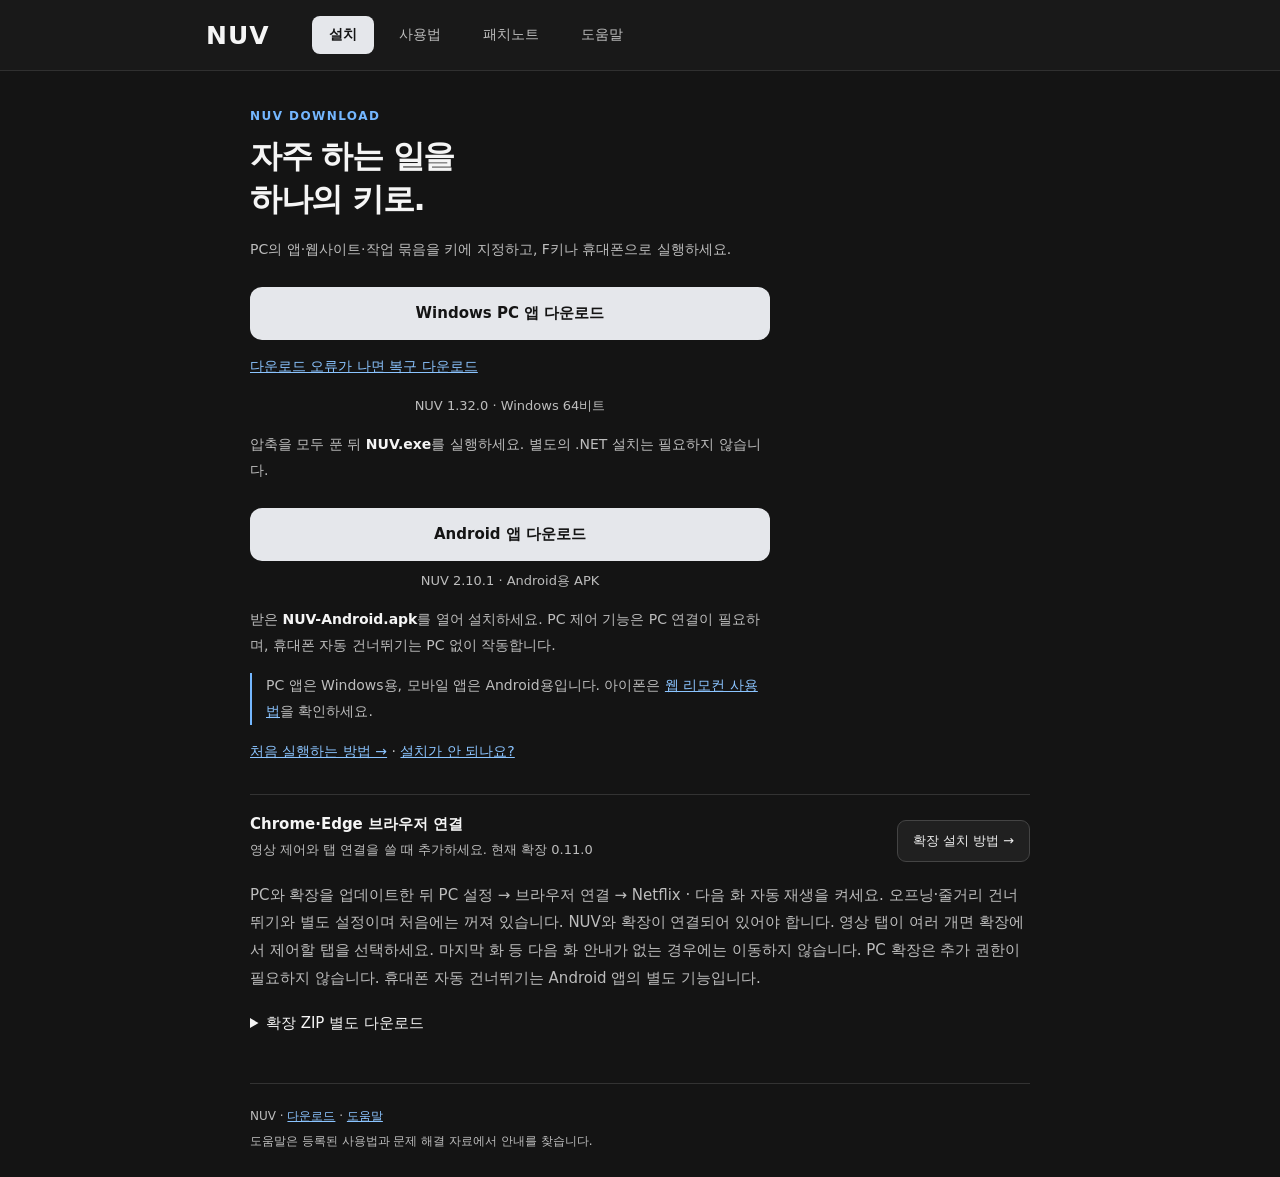
==== commit b5dae795: "Release Android 2.10.1: Netflix intro and recap click target compatibility" ====
--- a/index.html
+++ b/index.html
@@ -4,12 +4,12 @@
 <section class="view" id="install" aria-label="설치"><div class="install-body">
 <div class="eyebrow">NUV DOWNLOAD</div><h1>자주 하는 일을<br>하나의 키로.</h1><p>PC의 앱·웹사이트·작업 묶음을 키에 지정하고, F키나 휴대폰으로 실행하세요.</p>
 <a class="download" data-download="NUV-Windows.zip" href="https://hyeongom.github.io/nuv-download/recovery/NUV-Windows-1.32.0.zip">Windows PC 앱 다운로드</a><p><a href="download-recovery.html">다운로드 오류가 나면 복구 다운로드</a></p><p class="version">NUV <span data-version="windows">1.32.0</span> · Windows 64비트</p><p>압축을 모두 푼 뒤 <strong>NUV.exe</strong>를 실행하세요. 별도의 .NET 설치는 필요하지 않습니다.</p>
-<a class="download" data-download="NUV-Android.apk" href="https://github.com/hyeongom/nuv-download/releases/download/v1.32.0-2.10.0/NUV-Android.apk">Android 앱 다운로드</a><p class="version">NUV <span data-version="android">2.10.0</span> · Android용 APK</p><p>받은 <strong>NUV-Android.apk</strong>를 열어 설치하세요. PC 제어 기능은 PC 연결이 필요하며, 휴대폰 자동 건너뛰기는 PC 없이 작동합니다.</p>
+<a class="download" data-download="NUV-Android.apk" href="https://github.com/hyeongom/nuv-download/releases/download/v1.32.0-2.10.1/NUV-Android.apk">Android 앱 다운로드</a><p class="version">NUV <span data-version="android">2.10.1</span> · Android용 APK</p><p>받은 <strong>NUV-Android.apk</strong>를 열어 설치하세요. PC 제어 기능은 PC 연결이 필요하며, 휴대폰 자동 건너뛰기는 PC 없이 작동합니다.</p>
 <p class="platform-note">PC 앱은 Windows용, 모바일 앱은 Android용입니다. 아이폰은 <a href="#guide/guide-18-1">웹 리모컨 사용법</a>을 확인하세요.</p>
 <p><a href="#guide/guide-2-1">처음 실행하는 방법 →</a> · <a href="#help">설치가 안 되나요?</a></p></div>
 <div class="extension-callout"><div><strong>Chrome·Edge 브라우저 연결</strong><p>영상 제어와 탭 연결을 쓸 때 추가하세요. 현재 확장 <span data-version="browserExtension">0.11.0</span></p></div><a class="secondary" href="#guide/guide-10-1">확장 설치 방법 →</a></div>
 <p class="hint">PC와 확장을 업데이트한 뒤 PC 설정 → 브라우저 연결 → Netflix · 다음 화 자동 재생을 켜세요. 오프닝·줄거리 건너뛰기와 별도 설정이며 처음에는 꺼져 있습니다. NUV와 확장이 연결되어 있어야 합니다. 영상 탭이 여러 개면 확장에서 제어할 탭을 선택하세요. 마지막 화 등 다음 화 안내가 없는 경우에는 이동하지 않습니다. PC 확장은 추가 권한이 필요하지 않습니다. 휴대폰 자동 건너뛰기는 Android 앱의 별도 기능입니다.</p><details class="optional-download"><summary>확장 ZIP 별도 다운로드</summary><p>보통은 PC NUV의 설정 → 브라우저 연결 → 설치 준비·연결 켜기를 사용하세요. ZIP만 풀거나 popup.html을 직접 여는 것은 설치가 아닙니다.</p><a data-extension-download href="https://github.com/hyeongom/nuv-download/releases/download/v1.31.0-2.9.0/NUV-Browser-Extension-0.11.0.zip">정식 확장 ZIP 다운로드</a></details></section>
 <section class="view" id="guide" aria-label="사용법" hidden><div class="section-heading"><span class="eyebrow">GUIDE</span><h1>NUV 사용법</h1><p>처음 시작하는 방법부터, 필요한 기능까지 찾아보세요.</p></div><div class="guide-tools"><a class="secondary" href="NUV-guide.pdf" target="_blank" rel="noopener">기본 사용설명서 PDF · 2026-10-28 ↗</a></div><p class="help-status">웹 안내: 2026-11-05 보완 · PC 1.27.4 / Android 2.9.0 / 확장 0.7.1. PDF에는 이후 추가된 작업 묶음 기능이 포함되지 않습니다.</p><div id="manual-index"></div></section>
-<section class="view" id="notes" aria-label="패치노트" hidden><div class="section-heading"><span class="eyebrow">PATCH NOTES</span><h1>무엇이 달라졌나요?</h1><p>정식 배포의 변경사항을 확인하세요.</p></div><article class="release"><span class="release-label">Windows PC</span><h2>PC <span data-version="windows">1.32.0</span></h2><p id="latest-pc-notes">PC 1.32.0: 앱별 F키 사용 설정을 추가했습니다. 실행 중인 앱에서 선택하면 맨 앞의 앱에 따라 NUV F키와 앱의 원래 F키를 전환합니다. 앱을 종료하거나 PC를 재시작해도 설정이 유지됩니다. 설정 → F키 단축키 → 앱별 F키 사용에서 실행 중인 앱을 고르고 추가하세요. 설정하지 않은 앱은 기본 F키 켜짐·꺼짐을 따르고, 지정한 앱은 앱별 설정을 우선합니다. 기본이 꺼져 있어도 NUV F키 사용으로 지정한 앱에서는 동작합니다. 앱을 추가하면 처음에는 앱의 F키 사용으로 저장됩니다. 트레이에 기본 상태와 현재 앱 상태를 구분해 표시합니다. 앱별 F키 설정은 PC 1.32.0에 포함되어 있습니다.</p></article><article class="release"><span class="release-label">Android</span><h2>Android <span data-version="android">2.10.0</span></h2><p>Android 2.10.0: 휴대폰 영상 앱 전용 자동 건너뛰기를 추가했습니다. PC 연결 없이 독립적으로 작동하며 설정 → 자동 건너뛰기에서 항목별로 켜고 끌 수 있습니다. 지원 항목: Netflix 오프닝·줄거리·끝부분 다음 화, Disney+ 오프닝·지난 이야기, YouTube·치지직 광고 건너뛰기. 처음에는 모두 꺼져 있습니다. 항목을 켠 뒤 Android 접근성 설정에서 NUV 자동 건너뛰기를 직접 허용하세요. 화면에 열린 지원 앱이 접근성으로 제공하는 활성화된 버튼만 누릅니다. 앱 버전에 따라 버튼을 읽지 못하면 작동하지 않을 수 있습니다. 브라우저 및 화면 잠금 중에는 작동하지 않습니다. 화면 내용은 저장하거나 전송하지 않습니다. PC 1.32.0 / 확장 0.11.0은 그대로입니다.</p></article><article class="release"><span class="release-label">Chrome · Edge</span><h2>브라우저 확장 <span data-version="browserExtension">0.11.0</span></h2><p>PC 1.31.0 / 확장 0.11.0: Netflix 다음 화 자동 재생을 추가했습니다. 영상 끝부분에 다음 화 재생 안내가 나타나면 바로 누릅니다. 일반 재생바의 다음 화 버튼은 자동으로 누르지 않으며, 같은 안내를 중복 실행하지 않습니다. PC와 확장을 업데이트한 뒤 PC 설정 → 브라우저 연결 → Netflix · 다음 화 자동 재생을 켜세요. 오프닝·줄거리 건너뛰기와 별도 설정이며 처음에는 꺼져 있습니다. NUV와 확장이 연결되어 있어야 합니다. 영상 탭이 여러 개면 확장에서 제어할 탭을 선택하세요. 마지막 화 등 다음 화 안내가 없는 경우에는 이동하지 않습니다. PC 확장은 추가 권한이 필요하지 않습니다. 휴대폰 자동 건너뛰기는 Android 앱의 별도 기능입니다.</p></article><p class="patch-more"><a href="https://github.com/hyeongom/nuv-download/releases" target="_blank" rel="noopener">지난 버전 전체 배포 기록 ↗</a></p></section>
+<section class="view" id="notes" aria-label="패치노트" hidden><div class="section-heading"><span class="eyebrow">PATCH NOTES</span><h1>무엇이 달라졌나요?</h1><p>정식 배포의 변경사항을 확인하세요.</p></div><article class="release"><span class="release-label">Windows PC</span><h2>PC <span data-version="windows">1.32.0</span></h2><p id="latest-pc-notes">PC 1.32.0: 앱별 F키 사용 설정을 추가했습니다. 실행 중인 앱에서 선택하면 맨 앞의 앱에 따라 NUV F키와 앱의 원래 F키를 전환합니다. 앱을 종료하거나 PC를 재시작해도 설정이 유지됩니다. 설정 → F키 단축키 → 앱별 F키 사용에서 실행 중인 앱을 고르고 추가하세요. 설정하지 않은 앱은 기본 F키 켜짐·꺼짐을 따르고, 지정한 앱은 앱별 설정을 우선합니다. 기본이 꺼져 있어도 NUV F키 사용으로 지정한 앱에서는 동작합니다. 앱을 추가하면 처음에는 앱의 F키 사용으로 저장됩니다. 트레이에 기본 상태와 현재 앱 상태를 구분해 표시합니다. 앱별 F키 설정은 PC 1.32.0에 포함되어 있습니다.</p></article><article class="release"><span class="release-label">Android</span><h2>Android <span data-version="android">2.10.1</span></h2><p>Android 2.10.1: Netflix 오프닝·줄거리 자동 건너뛰기의 클릭 대상 판별을 보완했습니다. 일반 Button이 아닌 클릭 가능한 글자·작은 컨테이너도 정확한 건너뛰기 문구와 위치가 확인되면 누릅니다. 클릭할 수 없는 중복 문구 때문에 실제 버튼 탐색이 중단되는 문제도 수정했습니다. 설정 → 자동 건너뛰기에서 Netflix 오프닝·줄거리를 켜고 접근성 허용 상태를 확인하세요. 기존 선택은 유지됩니다. YouTube 광고 판별 규칙, PC 1.32.0, 확장 0.11.0은 그대로입니다.</p></article><article class="release"><span class="release-label">Chrome · Edge</span><h2>브라우저 확장 <span data-version="browserExtension">0.11.0</span></h2><p>PC 1.31.0 / 확장 0.11.0: Netflix 다음 화 자동 재생을 추가했습니다. 영상 끝부분에 다음 화 재생 안내가 나타나면 바로 누릅니다. 일반 재생바의 다음 화 버튼은 자동으로 누르지 않으며, 같은 안내를 중복 실행하지 않습니다. PC와 확장을 업데이트한 뒤 PC 설정 → 브라우저 연결 → Netflix · 다음 화 자동 재생을 켜세요. 오프닝·줄거리 건너뛰기와 별도 설정이며 처음에는 꺼져 있습니다. NUV와 확장이 연결되어 있어야 합니다. 영상 탭이 여러 개면 확장에서 제어할 탭을 선택하세요. 마지막 화 등 다음 화 안내가 없는 경우에는 이동하지 않습니다. PC 확장은 추가 권한이 필요하지 않습니다. 휴대폰 자동 건너뛰기는 Android 앱의 별도 기능입니다.</p></article><p class="patch-more"><a href="https://github.com/hyeongom/nuv-download/releases" target="_blank" rel="noopener">지난 버전 전체 배포 기록 ↗</a></p></section>
 <section class="view" id="help" aria-label="도움말" hidden><div class="section-heading"><span class="eyebrow">HELP</span><h1>무엇을 도와드릴까요?</h1><p>사용법이나 겪고 있는 문제를 적어 주세요.</p></div><form class="help-form"><label for="help-question">궁금한 점</label><div class="input-row"><input id="help-question" placeholder="예: 휴대폰에서 키를 눌러도 반응이 없어요" autocomplete="off" maxlength="500" required><button type="submit">물어보기</button></div></form><div class="suggestions" aria-label="추천 질문"><button type="button" data-question="install">설치 방법</button><button type="button" data-question="connect">PC 연결이 안 돼요</button><button type="button" data-question="keys">키 설정 방법</button><button type="button" data-question="update">업데이트 문제</button></div><p class="example-note">NUV 사용설명서에서 관련 안내를 찾습니다. 입력한 질문은 이 브라우저에서만 검색하며 서버에 전송하거나 저장하지 않습니다. AI 채팅이나 실시간 상담은 아닙니다.</p><section class="help-answer" aria-live="polite" hidden><span class="answer-label">NUV 도움말</span><h2></h2><ol></ol><div class="answer-links"><a href="#guide">관련 사용법 보기 →</a></div></section></section>
 </main><footer class="site-footer"><p>NUV · <a href="#install">다운로드</a> · <a href="#help">도움말</a></p><p>도움말은 등록된 사용법과 문제 해결 자료에서 안내를 찾습니다.</p></footer></body></html>
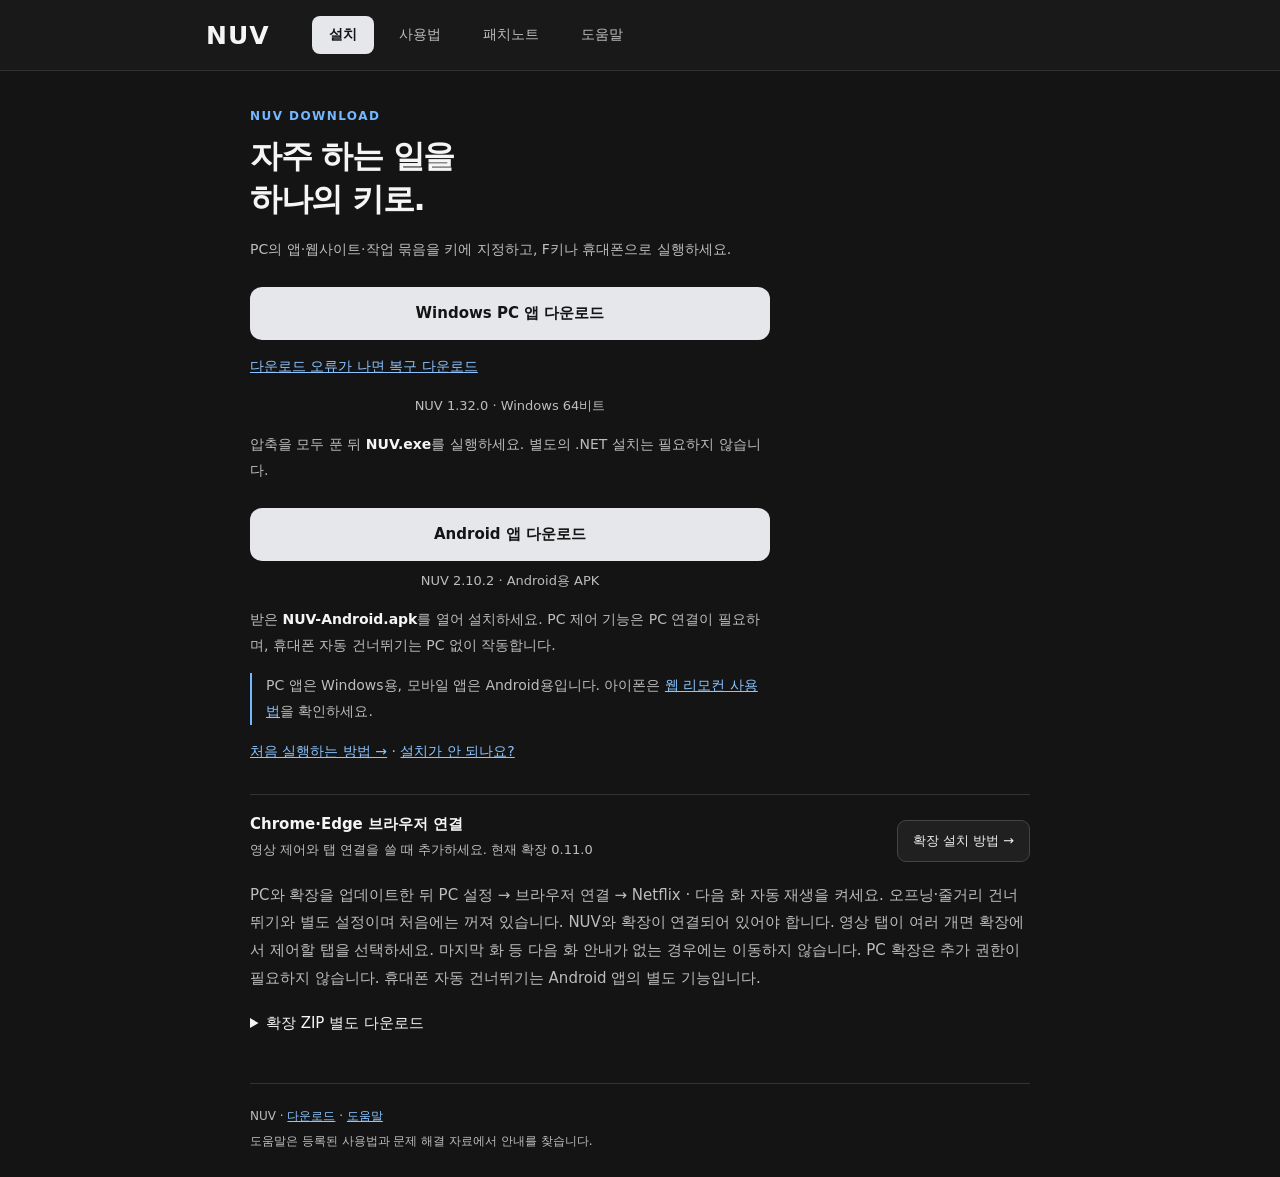
==== commit 9ab30bea: "Release Android 2.10.2: add opt-in Netflix diagnosis to the stable Android app" ====
--- a/index.html
+++ b/index.html
@@ -4,12 +4,12 @@
 <section class="view" id="install" aria-label="설치"><div class="install-body">
 <div class="eyebrow">NUV DOWNLOAD</div><h1>자주 하는 일을<br>하나의 키로.</h1><p>PC의 앱·웹사이트·작업 묶음을 키에 지정하고, F키나 휴대폰으로 실행하세요.</p>
 <a class="download" data-download="NUV-Windows.zip" href="https://hyeongom.github.io/nuv-download/recovery/NUV-Windows-1.32.0.zip">Windows PC 앱 다운로드</a><p><a href="download-recovery.html">다운로드 오류가 나면 복구 다운로드</a></p><p class="version">NUV <span data-version="windows">1.32.0</span> · Windows 64비트</p><p>압축을 모두 푼 뒤 <strong>NUV.exe</strong>를 실행하세요. 별도의 .NET 설치는 필요하지 않습니다.</p>
-<a class="download" data-download="NUV-Android.apk" href="https://github.com/hyeongom/nuv-download/releases/download/v1.32.0-2.10.1/NUV-Android.apk">Android 앱 다운로드</a><p class="version">NUV <span data-version="android">2.10.1</span> · Android용 APK</p><p>받은 <strong>NUV-Android.apk</strong>를 열어 설치하세요. PC 제어 기능은 PC 연결이 필요하며, 휴대폰 자동 건너뛰기는 PC 없이 작동합니다.</p>
+<a class="download" data-download="NUV-Android.apk" href="https://github.com/hyeongom/nuv-download/releases/download/v1.32.0-2.10.2/NUV-Android.apk">Android 앱 다운로드</a><p class="version">NUV <span data-version="android">2.10.2</span> · Android용 APK</p><p>받은 <strong>NUV-Android.apk</strong>를 열어 설치하세요. PC 제어 기능은 PC 연결이 필요하며, 휴대폰 자동 건너뛰기는 PC 없이 작동합니다.</p>
 <p class="platform-note">PC 앱은 Windows용, 모바일 앱은 Android용입니다. 아이폰은 <a href="#guide/guide-18-1">웹 리모컨 사용법</a>을 확인하세요.</p>
 <p><a href="#guide/guide-2-1">처음 실행하는 방법 →</a> · <a href="#help">설치가 안 되나요?</a></p></div>
 <div class="extension-callout"><div><strong>Chrome·Edge 브라우저 연결</strong><p>영상 제어와 탭 연결을 쓸 때 추가하세요. 현재 확장 <span data-version="browserExtension">0.11.0</span></p></div><a class="secondary" href="#guide/guide-10-1">확장 설치 방법 →</a></div>
 <p class="hint">PC와 확장을 업데이트한 뒤 PC 설정 → 브라우저 연결 → Netflix · 다음 화 자동 재생을 켜세요. 오프닝·줄거리 건너뛰기와 별도 설정이며 처음에는 꺼져 있습니다. NUV와 확장이 연결되어 있어야 합니다. 영상 탭이 여러 개면 확장에서 제어할 탭을 선택하세요. 마지막 화 등 다음 화 안내가 없는 경우에는 이동하지 않습니다. PC 확장은 추가 권한이 필요하지 않습니다. 휴대폰 자동 건너뛰기는 Android 앱의 별도 기능입니다.</p><details class="optional-download"><summary>확장 ZIP 별도 다운로드</summary><p>보통은 PC NUV의 설정 → 브라우저 연결 → 설치 준비·연결 켜기를 사용하세요. ZIP만 풀거나 popup.html을 직접 여는 것은 설치가 아닙니다.</p><a data-extension-download href="https://github.com/hyeongom/nuv-download/releases/download/v1.31.0-2.9.0/NUV-Browser-Extension-0.11.0.zip">정식 확장 ZIP 다운로드</a></details></section>
 <section class="view" id="guide" aria-label="사용법" hidden><div class="section-heading"><span class="eyebrow">GUIDE</span><h1>NUV 사용법</h1><p>처음 시작하는 방법부터, 필요한 기능까지 찾아보세요.</p></div><div class="guide-tools"><a class="secondary" href="NUV-guide.pdf" target="_blank" rel="noopener">기본 사용설명서 PDF · 2026-10-28 ↗</a></div><p class="help-status">웹 안내: 2026-11-05 보완 · PC 1.27.4 / Android 2.9.0 / 확장 0.7.1. PDF에는 이후 추가된 작업 묶음 기능이 포함되지 않습니다.</p><div id="manual-index"></div></section>
-<section class="view" id="notes" aria-label="패치노트" hidden><div class="section-heading"><span class="eyebrow">PATCH NOTES</span><h1>무엇이 달라졌나요?</h1><p>정식 배포의 변경사항을 확인하세요.</p></div><article class="release"><span class="release-label">Windows PC</span><h2>PC <span data-version="windows">1.32.0</span></h2><p id="latest-pc-notes">PC 1.32.0: 앱별 F키 사용 설정을 추가했습니다. 실행 중인 앱에서 선택하면 맨 앞의 앱에 따라 NUV F키와 앱의 원래 F키를 전환합니다. 앱을 종료하거나 PC를 재시작해도 설정이 유지됩니다. 설정 → F키 단축키 → 앱별 F키 사용에서 실행 중인 앱을 고르고 추가하세요. 설정하지 않은 앱은 기본 F키 켜짐·꺼짐을 따르고, 지정한 앱은 앱별 설정을 우선합니다. 기본이 꺼져 있어도 NUV F키 사용으로 지정한 앱에서는 동작합니다. 앱을 추가하면 처음에는 앱의 F키 사용으로 저장됩니다. 트레이에 기본 상태와 현재 앱 상태를 구분해 표시합니다. 앱별 F키 설정은 PC 1.32.0에 포함되어 있습니다.</p></article><article class="release"><span class="release-label">Android</span><h2>Android <span data-version="android">2.10.1</span></h2><p>Android 2.10.1: Netflix 오프닝·줄거리 자동 건너뛰기의 클릭 대상 판별을 보완했습니다. 일반 Button이 아닌 클릭 가능한 글자·작은 컨테이너도 정확한 건너뛰기 문구와 위치가 확인되면 누릅니다. 클릭할 수 없는 중복 문구 때문에 실제 버튼 탐색이 중단되는 문제도 수정했습니다. 설정 → 자동 건너뛰기에서 Netflix 오프닝·줄거리를 켜고 접근성 허용 상태를 확인하세요. 기존 선택은 유지됩니다. YouTube 광고 판별 규칙, PC 1.32.0, 확장 0.11.0은 그대로입니다.</p></article><article class="release"><span class="release-label">Chrome · Edge</span><h2>브라우저 확장 <span data-version="browserExtension">0.11.0</span></h2><p>PC 1.31.0 / 확장 0.11.0: Netflix 다음 화 자동 재생을 추가했습니다. 영상 끝부분에 다음 화 재생 안내가 나타나면 바로 누릅니다. 일반 재생바의 다음 화 버튼은 자동으로 누르지 않으며, 같은 안내를 중복 실행하지 않습니다. PC와 확장을 업데이트한 뒤 PC 설정 → 브라우저 연결 → Netflix · 다음 화 자동 재생을 켜세요. 오프닝·줄거리 건너뛰기와 별도 설정이며 처음에는 꺼져 있습니다. NUV와 확장이 연결되어 있어야 합니다. 영상 탭이 여러 개면 확장에서 제어할 탭을 선택하세요. 마지막 화 등 다음 화 안내가 없는 경우에는 이동하지 않습니다. PC 확장은 추가 권한이 필요하지 않습니다. 휴대폰 자동 건너뛰기는 Android 앱의 별도 기능입니다.</p></article><p class="patch-more"><a href="https://github.com/hyeongom/nuv-download/releases" target="_blank" rel="noopener">지난 버전 전체 배포 기록 ↗</a></p></section>
+<section class="view" id="notes" aria-label="패치노트" hidden><div class="section-heading"><span class="eyebrow">PATCH NOTES</span><h1>무엇이 달라졌나요?</h1><p>정식 배포의 변경사항을 확인하세요.</p></div><article class="release"><span class="release-label">Windows PC</span><h2>PC <span data-version="windows">1.32.0</span></h2><p id="latest-pc-notes">PC 1.32.0: 앱별 F키 사용 설정을 추가했습니다. 실행 중인 앱에서 선택하면 맨 앞의 앱에 따라 NUV F키와 앱의 원래 F키를 전환합니다. 앱을 종료하거나 PC를 재시작해도 설정이 유지됩니다. 설정 → F키 단축키 → 앱별 F키 사용에서 실행 중인 앱을 고르고 추가하세요. 설정하지 않은 앱은 기본 F키 켜짐·꺼짐을 따르고, 지정한 앱은 앱별 설정을 우선합니다. 기본이 꺼져 있어도 NUV F키 사용으로 지정한 앱에서는 동작합니다. 앱을 추가하면 처음에는 앱의 F키 사용으로 저장됩니다. 트레이에 기본 상태와 현재 앱 상태를 구분해 표시합니다. 앱별 F키 설정은 PC 1.32.0에 포함되어 있습니다.</p></article><article class="release"><span class="release-label">Android</span><h2>Android <span data-version="android">2.10.2</span></h2><p>Android 2.10.2: 정식 NUV에 Netflix 자동 건너뛰기 진단을 추가했습니다. 설정 → 자동 건너뛰기에서 넷플릭스 진단 시작과 진단 결과 복사를 사용할 수 있습니다. 설정 메뉴는 줄바꿈되어 자동 건너뛰기 탭을 바로 찾을 수 있습니다. 진단 시작 → 넷플릭스로 이동 → 건너뛰기 버튼이 보이는 상태로 5초 기다리기 → NUV로 돌아와 진단 결과 복사 순서로 확인하세요. 직접 시작한 뒤 60초간 인식·클릭 단계와 버튼 구조의 속성만 메모리에 기록합니다. 화면 문구·영상 제목·계정 정보·주소·스크린샷은 기록하지 않으며 자동 전송하지 않습니다. 이번 업데이트는 원인 확인 기능을 추가한 것이며, Netflix 자동 건너뛰기 실패가 해결됐다는 의미는 아닙니다. PC 1.32.0과 확장 0.11.0은 그대로입니다.</p></article><article class="release"><span class="release-label">Chrome · Edge</span><h2>브라우저 확장 <span data-version="browserExtension">0.11.0</span></h2><p>PC 1.31.0 / 확장 0.11.0: Netflix 다음 화 자동 재생을 추가했습니다. 영상 끝부분에 다음 화 재생 안내가 나타나면 바로 누릅니다. 일반 재생바의 다음 화 버튼은 자동으로 누르지 않으며, 같은 안내를 중복 실행하지 않습니다. PC와 확장을 업데이트한 뒤 PC 설정 → 브라우저 연결 → Netflix · 다음 화 자동 재생을 켜세요. 오프닝·줄거리 건너뛰기와 별도 설정이며 처음에는 꺼져 있습니다. NUV와 확장이 연결되어 있어야 합니다. 영상 탭이 여러 개면 확장에서 제어할 탭을 선택하세요. 마지막 화 등 다음 화 안내가 없는 경우에는 이동하지 않습니다. PC 확장은 추가 권한이 필요하지 않습니다. 휴대폰 자동 건너뛰기는 Android 앱의 별도 기능입니다.</p></article><p class="patch-more"><a href="https://github.com/hyeongom/nuv-download/releases" target="_blank" rel="noopener">지난 버전 전체 배포 기록 ↗</a></p></section>
 <section class="view" id="help" aria-label="도움말" hidden><div class="section-heading"><span class="eyebrow">HELP</span><h1>무엇을 도와드릴까요?</h1><p>사용법이나 겪고 있는 문제를 적어 주세요.</p></div><form class="help-form"><label for="help-question">궁금한 점</label><div class="input-row"><input id="help-question" placeholder="예: 휴대폰에서 키를 눌러도 반응이 없어요" autocomplete="off" maxlength="500" required><button type="submit">물어보기</button></div></form><div class="suggestions" aria-label="추천 질문"><button type="button" data-question="install">설치 방법</button><button type="button" data-question="connect">PC 연결이 안 돼요</button><button type="button" data-question="keys">키 설정 방법</button><button type="button" data-question="update">업데이트 문제</button></div><p class="example-note">NUV 사용설명서에서 관련 안내를 찾습니다. 입력한 질문은 이 브라우저에서만 검색하며 서버에 전송하거나 저장하지 않습니다. AI 채팅이나 실시간 상담은 아닙니다.</p><section class="help-answer" aria-live="polite" hidden><span class="answer-label">NUV 도움말</span><h2></h2><ol></ol><div class="answer-links"><a href="#guide">관련 사용법 보기 →</a></div></section></section>
 </main><footer class="site-footer"><p>NUV · <a href="#install">다운로드</a> · <a href="#help">도움말</a></p><p>도움말은 등록된 사용법과 문제 해결 자료에서 안내를 찾습니다.</p></footer></body></html>
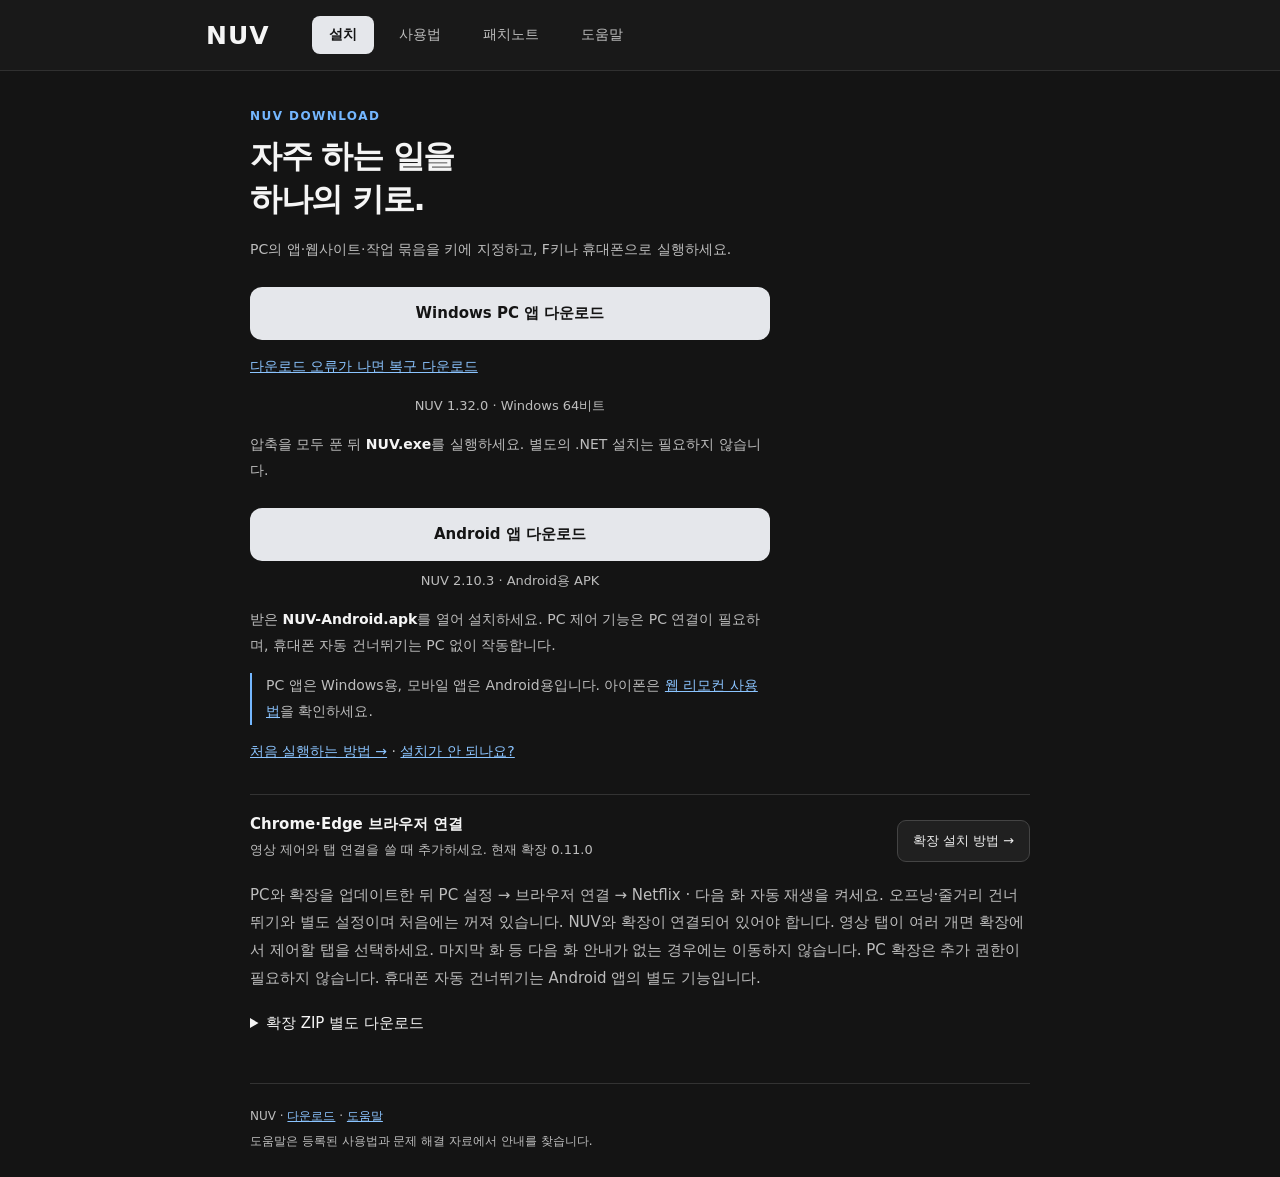
==== commit 81e1dd54: "Release Android 2.10.3: support unlabeled Netflix skip controls and restore scrolling settings tabs" ====
--- a/index.html
+++ b/index.html
@@ -4,12 +4,12 @@
 <section class="view" id="install" aria-label="설치"><div class="install-body">
 <div class="eyebrow">NUV DOWNLOAD</div><h1>자주 하는 일을<br>하나의 키로.</h1><p>PC의 앱·웹사이트·작업 묶음을 키에 지정하고, F키나 휴대폰으로 실행하세요.</p>
 <a class="download" data-download="NUV-Windows.zip" href="https://hyeongom.github.io/nuv-download/recovery/NUV-Windows-1.32.0.zip">Windows PC 앱 다운로드</a><p><a href="download-recovery.html">다운로드 오류가 나면 복구 다운로드</a></p><p class="version">NUV <span data-version="windows">1.32.0</span> · Windows 64비트</p><p>압축을 모두 푼 뒤 <strong>NUV.exe</strong>를 실행하세요. 별도의 .NET 설치는 필요하지 않습니다.</p>
-<a class="download" data-download="NUV-Android.apk" href="https://github.com/hyeongom/nuv-download/releases/download/v1.32.0-2.10.2/NUV-Android.apk">Android 앱 다운로드</a><p class="version">NUV <span data-version="android">2.10.2</span> · Android용 APK</p><p>받은 <strong>NUV-Android.apk</strong>를 열어 설치하세요. PC 제어 기능은 PC 연결이 필요하며, 휴대폰 자동 건너뛰기는 PC 없이 작동합니다.</p>
+<a class="download" data-download="NUV-Android.apk" href="https://github.com/hyeongom/nuv-download/releases/download/v1.32.0-2.10.3/NUV-Android.apk">Android 앱 다운로드</a><p class="version">NUV <span data-version="android">2.10.3</span> · Android용 APK</p><p>받은 <strong>NUV-Android.apk</strong>를 열어 설치하세요. PC 제어 기능은 PC 연결이 필요하며, 휴대폰 자동 건너뛰기는 PC 없이 작동합니다.</p>
 <p class="platform-note">PC 앱은 Windows용, 모바일 앱은 Android용입니다. 아이폰은 <a href="#guide/guide-18-1">웹 리모컨 사용법</a>을 확인하세요.</p>
 <p><a href="#guide/guide-2-1">처음 실행하는 방법 →</a> · <a href="#help">설치가 안 되나요?</a></p></div>
 <div class="extension-callout"><div><strong>Chrome·Edge 브라우저 연결</strong><p>영상 제어와 탭 연결을 쓸 때 추가하세요. 현재 확장 <span data-version="browserExtension">0.11.0</span></p></div><a class="secondary" href="#guide/guide-10-1">확장 설치 방법 →</a></div>
 <p class="hint">PC와 확장을 업데이트한 뒤 PC 설정 → 브라우저 연결 → Netflix · 다음 화 자동 재생을 켜세요. 오프닝·줄거리 건너뛰기와 별도 설정이며 처음에는 꺼져 있습니다. NUV와 확장이 연결되어 있어야 합니다. 영상 탭이 여러 개면 확장에서 제어할 탭을 선택하세요. 마지막 화 등 다음 화 안내가 없는 경우에는 이동하지 않습니다. PC 확장은 추가 권한이 필요하지 않습니다. 휴대폰 자동 건너뛰기는 Android 앱의 별도 기능입니다.</p><details class="optional-download"><summary>확장 ZIP 별도 다운로드</summary><p>보통은 PC NUV의 설정 → 브라우저 연결 → 설치 준비·연결 켜기를 사용하세요. ZIP만 풀거나 popup.html을 직접 여는 것은 설치가 아닙니다.</p><a data-extension-download href="https://github.com/hyeongom/nuv-download/releases/download/v1.31.0-2.9.0/NUV-Browser-Extension-0.11.0.zip">정식 확장 ZIP 다운로드</a></details></section>
 <section class="view" id="guide" aria-label="사용법" hidden><div class="section-heading"><span class="eyebrow">GUIDE</span><h1>NUV 사용법</h1><p>처음 시작하는 방법부터, 필요한 기능까지 찾아보세요.</p></div><div class="guide-tools"><a class="secondary" href="NUV-guide.pdf" target="_blank" rel="noopener">기본 사용설명서 PDF · 2026-10-28 ↗</a></div><p class="help-status">웹 안내: 2026-11-05 보완 · PC 1.27.4 / Android 2.9.0 / 확장 0.7.1. PDF에는 이후 추가된 작업 묶음 기능이 포함되지 않습니다.</p><div id="manual-index"></div></section>
-<section class="view" id="notes" aria-label="패치노트" hidden><div class="section-heading"><span class="eyebrow">PATCH NOTES</span><h1>무엇이 달라졌나요?</h1><p>정식 배포의 변경사항을 확인하세요.</p></div><article class="release"><span class="release-label">Windows PC</span><h2>PC <span data-version="windows">1.32.0</span></h2><p id="latest-pc-notes">PC 1.32.0: 앱별 F키 사용 설정을 추가했습니다. 실행 중인 앱에서 선택하면 맨 앞의 앱에 따라 NUV F키와 앱의 원래 F키를 전환합니다. 앱을 종료하거나 PC를 재시작해도 설정이 유지됩니다. 설정 → F키 단축키 → 앱별 F키 사용에서 실행 중인 앱을 고르고 추가하세요. 설정하지 않은 앱은 기본 F키 켜짐·꺼짐을 따르고, 지정한 앱은 앱별 설정을 우선합니다. 기본이 꺼져 있어도 NUV F키 사용으로 지정한 앱에서는 동작합니다. 앱을 추가하면 처음에는 앱의 F키 사용으로 저장됩니다. 트레이에 기본 상태와 현재 앱 상태를 구분해 표시합니다. 앱별 F키 설정은 PC 1.32.0에 포함되어 있습니다.</p></article><article class="release"><span class="release-label">Android</span><h2>Android <span data-version="android">2.10.2</span></h2><p>Android 2.10.2: 정식 NUV에 Netflix 자동 건너뛰기 진단을 추가했습니다. 설정 → 자동 건너뛰기에서 넷플릭스 진단 시작과 진단 결과 복사를 사용할 수 있습니다. 설정 메뉴는 줄바꿈되어 자동 건너뛰기 탭을 바로 찾을 수 있습니다. 진단 시작 → 넷플릭스로 이동 → 건너뛰기 버튼이 보이는 상태로 5초 기다리기 → NUV로 돌아와 진단 결과 복사 순서로 확인하세요. 직접 시작한 뒤 60초간 인식·클릭 단계와 버튼 구조의 속성만 메모리에 기록합니다. 화면 문구·영상 제목·계정 정보·주소·스크린샷은 기록하지 않으며 자동 전송하지 않습니다. 이번 업데이트는 원인 확인 기능을 추가한 것이며, Netflix 자동 건너뛰기 실패가 해결됐다는 의미는 아닙니다. PC 1.32.0과 확장 0.11.0은 그대로입니다.</p></article><article class="release"><span class="release-label">Chrome · Edge</span><h2>브라우저 확장 <span data-version="browserExtension">0.11.0</span></h2><p>PC 1.31.0 / 확장 0.11.0: Netflix 다음 화 자동 재생을 추가했습니다. 영상 끝부분에 다음 화 재생 안내가 나타나면 바로 누릅니다. 일반 재생바의 다음 화 버튼은 자동으로 누르지 않으며, 같은 안내를 중복 실행하지 않습니다. PC와 확장을 업데이트한 뒤 PC 설정 → 브라우저 연결 → Netflix · 다음 화 자동 재생을 켜세요. 오프닝·줄거리 건너뛰기와 별도 설정이며 처음에는 꺼져 있습니다. NUV와 확장이 연결되어 있어야 합니다. 영상 탭이 여러 개면 확장에서 제어할 탭을 선택하세요. 마지막 화 등 다음 화 안내가 없는 경우에는 이동하지 않습니다. PC 확장은 추가 권한이 필요하지 않습니다. 휴대폰 자동 건너뛰기는 Android 앱의 별도 기능입니다.</p></article><p class="patch-more"><a href="https://github.com/hyeongom/nuv-download/releases" target="_blank" rel="noopener">지난 버전 전체 배포 기록 ↗</a></p></section>
+<section class="view" id="notes" aria-label="패치노트" hidden><div class="section-heading"><span class="eyebrow">PATCH NOTES</span><h1>무엇이 달라졌나요?</h1><p>정식 배포의 변경사항을 확인하세요.</p></div><article class="release"><span class="release-label">Windows PC</span><h2>PC <span data-version="windows">1.32.0</span></h2><p id="latest-pc-notes">PC 1.32.0: 앱별 F키 사용 설정을 추가했습니다. 실행 중인 앱에서 선택하면 맨 앞의 앱에 따라 NUV F키와 앱의 원래 F키를 전환합니다. 앱을 종료하거나 PC를 재시작해도 설정이 유지됩니다. 설정 → F키 단축키 → 앱별 F키 사용에서 실행 중인 앱을 고르고 추가하세요. 설정하지 않은 앱은 기본 F키 켜짐·꺼짐을 따르고, 지정한 앱은 앱별 설정을 우선합니다. 기본이 꺼져 있어도 NUV F키 사용으로 지정한 앱에서는 동작합니다. 앱을 추가하면 처음에는 앱의 F키 사용으로 저장됩니다. 트레이에 기본 상태와 현재 앱 상태를 구분해 표시합니다. 앱별 F키 설정은 PC 1.32.0에 포함되어 있습니다.</p></article><article class="release"><span class="release-label">Android</span><h2>Android <span data-version="android">2.10.3</span></h2><p>Android 2.10.3: 넷플릭스에서 문구 없이 제공되는 건너뛰기 버튼의 식별자 인식을 보완했습니다. 설정 탭을 좌우로 넘기는 방식으로 복원했으며, 진단 버튼과 기록 기능을 제거했습니다. 오프닝·줄거리 종류를 구분하지 않는 공통 버튼은 두 항목을 모두 켰을 때만 자동으로 누릅니다. 식별할 수 없는 버튼, 앞으로 이동·뒤로 이동·엔딩·광고·다음 화 버튼은 이 보완 경로에서 제외합니다. 기존 문구 인식은 유지됩니다. PC 1.32.0과 브라우저 확장 0.11.0은 변경되지 않습니다.</p></article><article class="release"><span class="release-label">Chrome · Edge</span><h2>브라우저 확장 <span data-version="browserExtension">0.11.0</span></h2><p>PC 1.31.0 / 확장 0.11.0: Netflix 다음 화 자동 재생을 추가했습니다. 영상 끝부분에 다음 화 재생 안내가 나타나면 바로 누릅니다. 일반 재생바의 다음 화 버튼은 자동으로 누르지 않으며, 같은 안내를 중복 실행하지 않습니다. PC와 확장을 업데이트한 뒤 PC 설정 → 브라우저 연결 → Netflix · 다음 화 자동 재생을 켜세요. 오프닝·줄거리 건너뛰기와 별도 설정이며 처음에는 꺼져 있습니다. NUV와 확장이 연결되어 있어야 합니다. 영상 탭이 여러 개면 확장에서 제어할 탭을 선택하세요. 마지막 화 등 다음 화 안내가 없는 경우에는 이동하지 않습니다. PC 확장은 추가 권한이 필요하지 않습니다. 휴대폰 자동 건너뛰기는 Android 앱의 별도 기능입니다.</p></article><p class="patch-more"><a href="https://github.com/hyeongom/nuv-download/releases" target="_blank" rel="noopener">지난 버전 전체 배포 기록 ↗</a></p></section>
 <section class="view" id="help" aria-label="도움말" hidden><div class="section-heading"><span class="eyebrow">HELP</span><h1>무엇을 도와드릴까요?</h1><p>사용법이나 겪고 있는 문제를 적어 주세요.</p></div><form class="help-form"><label for="help-question">궁금한 점</label><div class="input-row"><input id="help-question" placeholder="예: 휴대폰에서 키를 눌러도 반응이 없어요" autocomplete="off" maxlength="500" required><button type="submit">물어보기</button></div></form><div class="suggestions" aria-label="추천 질문"><button type="button" data-question="install">설치 방법</button><button type="button" data-question="connect">PC 연결이 안 돼요</button><button type="button" data-question="keys">키 설정 방법</button><button type="button" data-question="update">업데이트 문제</button></div><p class="example-note">NUV 사용설명서에서 관련 안내를 찾습니다. 입력한 질문은 이 브라우저에서만 검색하며 서버에 전송하거나 저장하지 않습니다. AI 채팅이나 실시간 상담은 아닙니다.</p><section class="help-answer" aria-live="polite" hidden><span class="answer-label">NUV 도움말</span><h2></h2><ol></ol><div class="answer-links"><a href="#guide">관련 사용법 보기 →</a></div></section></section>
 </main><footer class="site-footer"><p>NUV · <a href="#install">다운로드</a> · <a href="#help">도움말</a></p><p>도움말은 등록된 사용법과 문제 해결 자료에서 안내를 찾습니다.</p></footer></body></html>
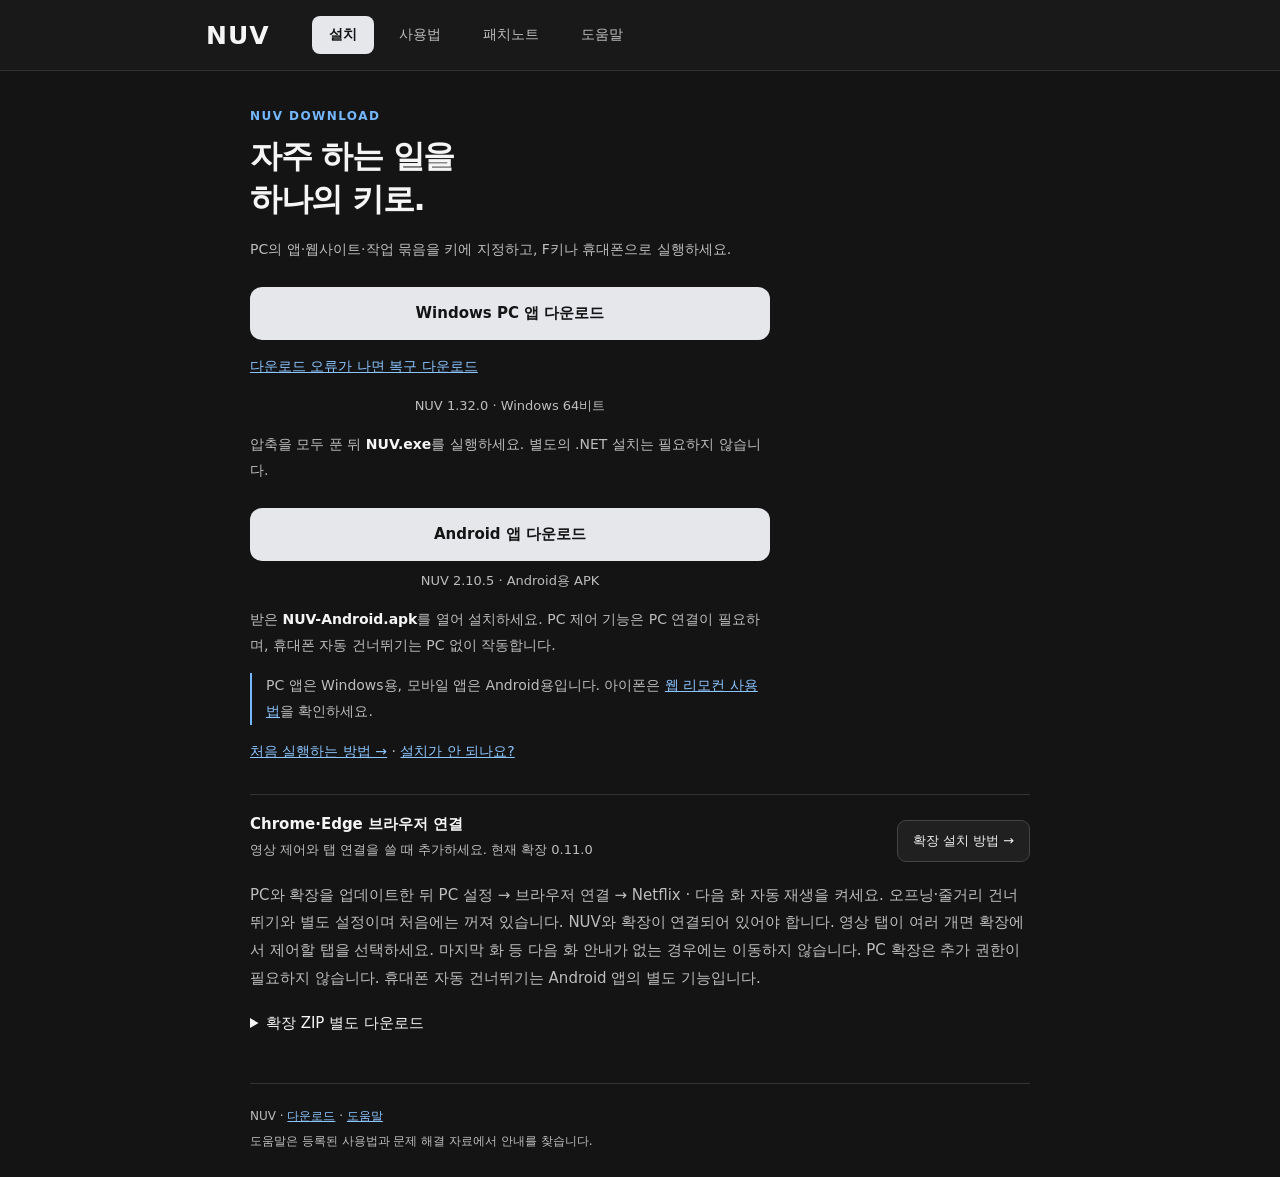
==== commit f7e7253b: "Release Android 2.10.5: recognize Netflix recap-summary and end-of-episode series-play controls" ====
--- a/index.html
+++ b/index.html
@@ -4,12 +4,12 @@
 <section class="view" id="install" aria-label="설치"><div class="install-body">
 <div class="eyebrow">NUV DOWNLOAD</div><h1>자주 하는 일을<br>하나의 키로.</h1><p>PC의 앱·웹사이트·작업 묶음을 키에 지정하고, F키나 휴대폰으로 실행하세요.</p>
 <a class="download" data-download="NUV-Windows.zip" href="https://hyeongom.github.io/nuv-download/recovery/NUV-Windows-1.32.0.zip">Windows PC 앱 다운로드</a><p><a href="download-recovery.html">다운로드 오류가 나면 복구 다운로드</a></p><p class="version">NUV <span data-version="windows">1.32.0</span> · Windows 64비트</p><p>압축을 모두 푼 뒤 <strong>NUV.exe</strong>를 실행하세요. 별도의 .NET 설치는 필요하지 않습니다.</p>
-<a class="download" data-download="NUV-Android.apk" href="https://github.com/hyeongom/nuv-download/releases/download/v1.32.0-2.10.3/NUV-Android.apk">Android 앱 다운로드</a><p class="version">NUV <span data-version="android">2.10.3</span> · Android용 APK</p><p>받은 <strong>NUV-Android.apk</strong>를 열어 설치하세요. PC 제어 기능은 PC 연결이 필요하며, 휴대폰 자동 건너뛰기는 PC 없이 작동합니다.</p>
+<a class="download" data-download="NUV-Android.apk" href="https://github.com/hyeongom/nuv-download/releases/download/v1.32.0-2.10.5/NUV-Android.apk">Android 앱 다운로드</a><p class="version">NUV <span data-version="android">2.10.5</span> · Android용 APK</p><p>받은 <strong>NUV-Android.apk</strong>를 열어 설치하세요. PC 제어 기능은 PC 연결이 필요하며, 휴대폰 자동 건너뛰기는 PC 없이 작동합니다.</p>
 <p class="platform-note">PC 앱은 Windows용, 모바일 앱은 Android용입니다. 아이폰은 <a href="#guide/guide-18-1">웹 리모컨 사용법</a>을 확인하세요.</p>
 <p><a href="#guide/guide-2-1">처음 실행하는 방법 →</a> · <a href="#help">설치가 안 되나요?</a></p></div>
 <div class="extension-callout"><div><strong>Chrome·Edge 브라우저 연결</strong><p>영상 제어와 탭 연결을 쓸 때 추가하세요. 현재 확장 <span data-version="browserExtension">0.11.0</span></p></div><a class="secondary" href="#guide/guide-10-1">확장 설치 방법 →</a></div>
 <p class="hint">PC와 확장을 업데이트한 뒤 PC 설정 → 브라우저 연결 → Netflix · 다음 화 자동 재생을 켜세요. 오프닝·줄거리 건너뛰기와 별도 설정이며 처음에는 꺼져 있습니다. NUV와 확장이 연결되어 있어야 합니다. 영상 탭이 여러 개면 확장에서 제어할 탭을 선택하세요. 마지막 화 등 다음 화 안내가 없는 경우에는 이동하지 않습니다. PC 확장은 추가 권한이 필요하지 않습니다. 휴대폰 자동 건너뛰기는 Android 앱의 별도 기능입니다.</p><details class="optional-download"><summary>확장 ZIP 별도 다운로드</summary><p>보통은 PC NUV의 설정 → 브라우저 연결 → 설치 준비·연결 켜기를 사용하세요. ZIP만 풀거나 popup.html을 직접 여는 것은 설치가 아닙니다.</p><a data-extension-download href="https://github.com/hyeongom/nuv-download/releases/download/v1.31.0-2.9.0/NUV-Browser-Extension-0.11.0.zip">정식 확장 ZIP 다운로드</a></details></section>
 <section class="view" id="guide" aria-label="사용법" hidden><div class="section-heading"><span class="eyebrow">GUIDE</span><h1>NUV 사용법</h1><p>처음 시작하는 방법부터, 필요한 기능까지 찾아보세요.</p></div><div class="guide-tools"><a class="secondary" href="NUV-guide.pdf" target="_blank" rel="noopener">기본 사용설명서 PDF · 2026-10-28 ↗</a></div><p class="help-status">웹 안내: 2026-11-05 보완 · PC 1.27.4 / Android 2.9.0 / 확장 0.7.1. PDF에는 이후 추가된 작업 묶음 기능이 포함되지 않습니다.</p><div id="manual-index"></div></section>
-<section class="view" id="notes" aria-label="패치노트" hidden><div class="section-heading"><span class="eyebrow">PATCH NOTES</span><h1>무엇이 달라졌나요?</h1><p>정식 배포의 변경사항을 확인하세요.</p></div><article class="release"><span class="release-label">Windows PC</span><h2>PC <span data-version="windows">1.32.0</span></h2><p id="latest-pc-notes">PC 1.32.0: 앱별 F키 사용 설정을 추가했습니다. 실행 중인 앱에서 선택하면 맨 앞의 앱에 따라 NUV F키와 앱의 원래 F키를 전환합니다. 앱을 종료하거나 PC를 재시작해도 설정이 유지됩니다. 설정 → F키 단축키 → 앱별 F키 사용에서 실행 중인 앱을 고르고 추가하세요. 설정하지 않은 앱은 기본 F키 켜짐·꺼짐을 따르고, 지정한 앱은 앱별 설정을 우선합니다. 기본이 꺼져 있어도 NUV F키 사용으로 지정한 앱에서는 동작합니다. 앱을 추가하면 처음에는 앱의 F키 사용으로 저장됩니다. 트레이에 기본 상태와 현재 앱 상태를 구분해 표시합니다. 앱별 F키 설정은 PC 1.32.0에 포함되어 있습니다.</p></article><article class="release"><span class="release-label">Android</span><h2>Android <span data-version="android">2.10.3</span></h2><p>Android 2.10.3: 넷플릭스에서 문구 없이 제공되는 건너뛰기 버튼의 식별자 인식을 보완했습니다. 설정 탭을 좌우로 넘기는 방식으로 복원했으며, 진단 버튼과 기록 기능을 제거했습니다. 오프닝·줄거리 종류를 구분하지 않는 공통 버튼은 두 항목을 모두 켰을 때만 자동으로 누릅니다. 식별할 수 없는 버튼, 앞으로 이동·뒤로 이동·엔딩·광고·다음 화 버튼은 이 보완 경로에서 제외합니다. 기존 문구 인식은 유지됩니다. PC 1.32.0과 브라우저 확장 0.11.0은 변경되지 않습니다.</p></article><article class="release"><span class="release-label">Chrome · Edge</span><h2>브라우저 확장 <span data-version="browserExtension">0.11.0</span></h2><p>PC 1.31.0 / 확장 0.11.0: Netflix 다음 화 자동 재생을 추가했습니다. 영상 끝부분에 다음 화 재생 안내가 나타나면 바로 누릅니다. 일반 재생바의 다음 화 버튼은 자동으로 누르지 않으며, 같은 안내를 중복 실행하지 않습니다. PC와 확장을 업데이트한 뒤 PC 설정 → 브라우저 연결 → Netflix · 다음 화 자동 재생을 켜세요. 오프닝·줄거리 건너뛰기와 별도 설정이며 처음에는 꺼져 있습니다. NUV와 확장이 연결되어 있어야 합니다. 영상 탭이 여러 개면 확장에서 제어할 탭을 선택하세요. 마지막 화 등 다음 화 안내가 없는 경우에는 이동하지 않습니다. PC 확장은 추가 권한이 필요하지 않습니다. 휴대폰 자동 건너뛰기는 Android 앱의 별도 기능입니다.</p></article><p class="patch-more"><a href="https://github.com/hyeongom/nuv-download/releases" target="_blank" rel="noopener">지난 버전 전체 배포 기록 ↗</a></p></section>
+<section class="view" id="notes" aria-label="패치노트" hidden><div class="section-heading"><span class="eyebrow">PATCH NOTES</span><h1>무엇이 달라졌나요?</h1><p>정식 배포의 변경사항을 확인하세요.</p></div><article class="release"><span class="release-label">Windows PC</span><h2>PC <span data-version="windows">1.32.0</span></h2><p id="latest-pc-notes">PC 1.32.0: 앱별 F키 사용 설정을 추가했습니다. 실행 중인 앱에서 선택하면 맨 앞의 앱에 따라 NUV F키와 앱의 원래 F키를 전환합니다. 앱을 종료하거나 PC를 재시작해도 설정이 유지됩니다. 설정 → F키 단축키 → 앱별 F키 사용에서 실행 중인 앱을 고르고 추가하세요. 설정하지 않은 앱은 기본 F키 켜짐·꺼짐을 따르고, 지정한 앱은 앱별 설정을 우선합니다. 기본이 꺼져 있어도 NUV F키 사용으로 지정한 앱에서는 동작합니다. 앱을 추가하면 처음에는 앱의 F키 사용으로 저장됩니다. 트레이에 기본 상태와 현재 앱 상태를 구분해 표시합니다. 앱별 F키 설정은 PC 1.32.0에 포함되어 있습니다.</p></article><article class="release"><span class="release-label">Android</span><h2>Android <span data-version="android">2.10.5</span></h2><p>Android 2.10.5: 넷플릭스 오프닝·줄거리 버튼의 숨은 문자를 처리하고, ‘줄거리 요약 건너뛰기’와 영상 종료 화면의 ‘시리즈 재생’ 버튼을 인식하도록 수정했습니다. 자동 건너뛰기에서 오프닝, 줄거리, 다음 화 자동 재생을 각각 켜고 끌 수 있습니다. 다음 화는 종료 안내에 표시된 버튼을 처리하며, 영상 재생 중간의 다음 화 버튼은 자동으로 누르지 않습니다. 설정 탭의 좌우 스크롤은 유지되고 진단 기능은 포함하지 않습니다. PC 1.32.0과 브라우저 확장 0.11.0은 변경되지 않습니다.</p></article><article class="release"><span class="release-label">Chrome · Edge</span><h2>브라우저 확장 <span data-version="browserExtension">0.11.0</span></h2><p>PC 1.31.0 / 확장 0.11.0: Netflix 다음 화 자동 재생을 추가했습니다. 영상 끝부분에 다음 화 재생 안내가 나타나면 바로 누릅니다. 일반 재생바의 다음 화 버튼은 자동으로 누르지 않으며, 같은 안내를 중복 실행하지 않습니다. PC와 확장을 업데이트한 뒤 PC 설정 → 브라우저 연결 → Netflix · 다음 화 자동 재생을 켜세요. 오프닝·줄거리 건너뛰기와 별도 설정이며 처음에는 꺼져 있습니다. NUV와 확장이 연결되어 있어야 합니다. 영상 탭이 여러 개면 확장에서 제어할 탭을 선택하세요. 마지막 화 등 다음 화 안내가 없는 경우에는 이동하지 않습니다. PC 확장은 추가 권한이 필요하지 않습니다. 휴대폰 자동 건너뛰기는 Android 앱의 별도 기능입니다.</p></article><p class="patch-more"><a href="https://github.com/hyeongom/nuv-download/releases" target="_blank" rel="noopener">지난 버전 전체 배포 기록 ↗</a></p></section>
 <section class="view" id="help" aria-label="도움말" hidden><div class="section-heading"><span class="eyebrow">HELP</span><h1>무엇을 도와드릴까요?</h1><p>사용법이나 겪고 있는 문제를 적어 주세요.</p></div><form class="help-form"><label for="help-question">궁금한 점</label><div class="input-row"><input id="help-question" placeholder="예: 휴대폰에서 키를 눌러도 반응이 없어요" autocomplete="off" maxlength="500" required><button type="submit">물어보기</button></div></form><div class="suggestions" aria-label="추천 질문"><button type="button" data-question="install">설치 방법</button><button type="button" data-question="connect">PC 연결이 안 돼요</button><button type="button" data-question="keys">키 설정 방법</button><button type="button" data-question="update">업데이트 문제</button></div><p class="example-note">NUV 사용설명서에서 관련 안내를 찾습니다. 입력한 질문은 이 브라우저에서만 검색하며 서버에 전송하거나 저장하지 않습니다. AI 채팅이나 실시간 상담은 아닙니다.</p><section class="help-answer" aria-live="polite" hidden><span class="answer-label">NUV 도움말</span><h2></h2><ol></ol><div class="answer-links"><a href="#guide">관련 사용법 보기 →</a></div></section></section>
 </main><footer class="site-footer"><p>NUV · <a href="#install">다운로드</a> · <a href="#help">도움말</a></p><p>도움말은 등록된 사용법과 문제 해결 자료에서 안내를 찾습니다.</p></footer></body></html>
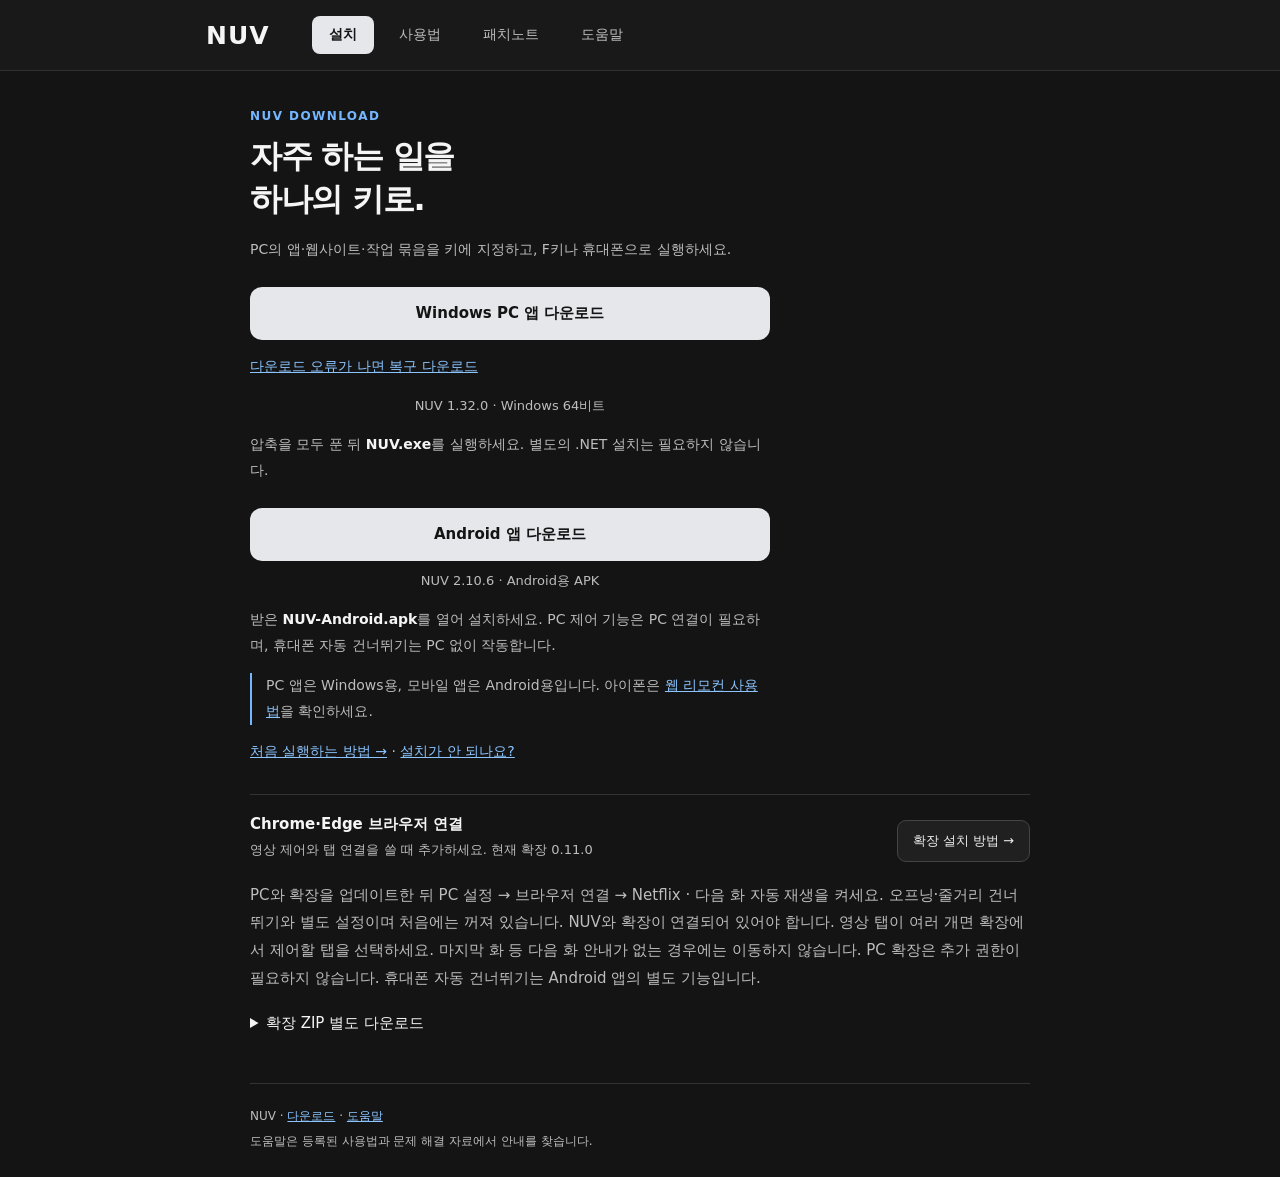
==== commit 81999526: "Release Android 2.10.6: add accessibility restricted-settings help and NUV app-info shortcut" ====
--- a/index.html
+++ b/index.html
@@ -4,12 +4,12 @@
 <section class="view" id="install" aria-label="설치"><div class="install-body">
 <div class="eyebrow">NUV DOWNLOAD</div><h1>자주 하는 일을<br>하나의 키로.</h1><p>PC의 앱·웹사이트·작업 묶음을 키에 지정하고, F키나 휴대폰으로 실행하세요.</p>
 <a class="download" data-download="NUV-Windows.zip" href="https://hyeongom.github.io/nuv-download/recovery/NUV-Windows-1.32.0.zip">Windows PC 앱 다운로드</a><p><a href="download-recovery.html">다운로드 오류가 나면 복구 다운로드</a></p><p class="version">NUV <span data-version="windows">1.32.0</span> · Windows 64비트</p><p>압축을 모두 푼 뒤 <strong>NUV.exe</strong>를 실행하세요. 별도의 .NET 설치는 필요하지 않습니다.</p>
-<a class="download" data-download="NUV-Android.apk" href="https://github.com/hyeongom/nuv-download/releases/download/v1.32.0-2.10.5/NUV-Android.apk">Android 앱 다운로드</a><p class="version">NUV <span data-version="android">2.10.5</span> · Android용 APK</p><p>받은 <strong>NUV-Android.apk</strong>를 열어 설치하세요. PC 제어 기능은 PC 연결이 필요하며, 휴대폰 자동 건너뛰기는 PC 없이 작동합니다.</p>
+<a class="download" data-download="NUV-Android.apk" href="https://github.com/hyeongom/nuv-download/releases/download/v1.32.0-2.10.6/NUV-Android.apk">Android 앱 다운로드</a><p class="version">NUV <span data-version="android">2.10.6</span> · Android용 APK</p><p>받은 <strong>NUV-Android.apk</strong>를 열어 설치하세요. PC 제어 기능은 PC 연결이 필요하며, 휴대폰 자동 건너뛰기는 PC 없이 작동합니다.</p>
 <p class="platform-note">PC 앱은 Windows용, 모바일 앱은 Android용입니다. 아이폰은 <a href="#guide/guide-18-1">웹 리모컨 사용법</a>을 확인하세요.</p>
 <p><a href="#guide/guide-2-1">처음 실행하는 방법 →</a> · <a href="#help">설치가 안 되나요?</a></p></div>
 <div class="extension-callout"><div><strong>Chrome·Edge 브라우저 연결</strong><p>영상 제어와 탭 연결을 쓸 때 추가하세요. 현재 확장 <span data-version="browserExtension">0.11.0</span></p></div><a class="secondary" href="#guide/guide-10-1">확장 설치 방법 →</a></div>
 <p class="hint">PC와 확장을 업데이트한 뒤 PC 설정 → 브라우저 연결 → Netflix · 다음 화 자동 재생을 켜세요. 오프닝·줄거리 건너뛰기와 별도 설정이며 처음에는 꺼져 있습니다. NUV와 확장이 연결되어 있어야 합니다. 영상 탭이 여러 개면 확장에서 제어할 탭을 선택하세요. 마지막 화 등 다음 화 안내가 없는 경우에는 이동하지 않습니다. PC 확장은 추가 권한이 필요하지 않습니다. 휴대폰 자동 건너뛰기는 Android 앱의 별도 기능입니다.</p><details class="optional-download"><summary>확장 ZIP 별도 다운로드</summary><p>보통은 PC NUV의 설정 → 브라우저 연결 → 설치 준비·연결 켜기를 사용하세요. ZIP만 풀거나 popup.html을 직접 여는 것은 설치가 아닙니다.</p><a data-extension-download href="https://github.com/hyeongom/nuv-download/releases/download/v1.31.0-2.9.0/NUV-Browser-Extension-0.11.0.zip">정식 확장 ZIP 다운로드</a></details></section>
 <section class="view" id="guide" aria-label="사용법" hidden><div class="section-heading"><span class="eyebrow">GUIDE</span><h1>NUV 사용법</h1><p>처음 시작하는 방법부터, 필요한 기능까지 찾아보세요.</p></div><div class="guide-tools"><a class="secondary" href="NUV-guide.pdf" target="_blank" rel="noopener">기본 사용설명서 PDF · 2026-10-28 ↗</a></div><p class="help-status">웹 안내: 2026-11-05 보완 · PC 1.27.4 / Android 2.9.0 / 확장 0.7.1. PDF에는 이후 추가된 작업 묶음 기능이 포함되지 않습니다.</p><div id="manual-index"></div></section>
-<section class="view" id="notes" aria-label="패치노트" hidden><div class="section-heading"><span class="eyebrow">PATCH NOTES</span><h1>무엇이 달라졌나요?</h1><p>정식 배포의 변경사항을 확인하세요.</p></div><article class="release"><span class="release-label">Windows PC</span><h2>PC <span data-version="windows">1.32.0</span></h2><p id="latest-pc-notes">PC 1.32.0: 앱별 F키 사용 설정을 추가했습니다. 실행 중인 앱에서 선택하면 맨 앞의 앱에 따라 NUV F키와 앱의 원래 F키를 전환합니다. 앱을 종료하거나 PC를 재시작해도 설정이 유지됩니다. 설정 → F키 단축키 → 앱별 F키 사용에서 실행 중인 앱을 고르고 추가하세요. 설정하지 않은 앱은 기본 F키 켜짐·꺼짐을 따르고, 지정한 앱은 앱별 설정을 우선합니다. 기본이 꺼져 있어도 NUV F키 사용으로 지정한 앱에서는 동작합니다. 앱을 추가하면 처음에는 앱의 F키 사용으로 저장됩니다. 트레이에 기본 상태와 현재 앱 상태를 구분해 표시합니다. 앱별 F키 설정은 PC 1.32.0에 포함되어 있습니다.</p></article><article class="release"><span class="release-label">Android</span><h2>Android <span data-version="android">2.10.5</span></h2><p>Android 2.10.5: 넷플릭스 오프닝·줄거리 버튼의 숨은 문자를 처리하고, ‘줄거리 요약 건너뛰기’와 영상 종료 화면의 ‘시리즈 재생’ 버튼을 인식하도록 수정했습니다. 자동 건너뛰기에서 오프닝, 줄거리, 다음 화 자동 재생을 각각 켜고 끌 수 있습니다. 다음 화는 종료 안내에 표시된 버튼을 처리하며, 영상 재생 중간의 다음 화 버튼은 자동으로 누르지 않습니다. 설정 탭의 좌우 스크롤은 유지되고 진단 기능은 포함하지 않습니다. PC 1.32.0과 브라우저 확장 0.11.0은 변경되지 않습니다.</p></article><article class="release"><span class="release-label">Chrome · Edge</span><h2>브라우저 확장 <span data-version="browserExtension">0.11.0</span></h2><p>PC 1.31.0 / 확장 0.11.0: Netflix 다음 화 자동 재생을 추가했습니다. 영상 끝부분에 다음 화 재생 안내가 나타나면 바로 누릅니다. 일반 재생바의 다음 화 버튼은 자동으로 누르지 않으며, 같은 안내를 중복 실행하지 않습니다. PC와 확장을 업데이트한 뒤 PC 설정 → 브라우저 연결 → Netflix · 다음 화 자동 재생을 켜세요. 오프닝·줄거리 건너뛰기와 별도 설정이며 처음에는 꺼져 있습니다. NUV와 확장이 연결되어 있어야 합니다. 영상 탭이 여러 개면 확장에서 제어할 탭을 선택하세요. 마지막 화 등 다음 화 안내가 없는 경우에는 이동하지 않습니다. PC 확장은 추가 권한이 필요하지 않습니다. 휴대폰 자동 건너뛰기는 Android 앱의 별도 기능입니다.</p></article><p class="patch-more"><a href="https://github.com/hyeongom/nuv-download/releases" target="_blank" rel="noopener">지난 버전 전체 배포 기록 ↗</a></p></section>
+<section class="view" id="notes" aria-label="패치노트" hidden><div class="section-heading"><span class="eyebrow">PATCH NOTES</span><h1>무엇이 달라졌나요?</h1><p>정식 배포의 변경사항을 확인하세요.</p></div><article class="release"><span class="release-label">Windows PC</span><h2>PC <span data-version="windows">1.32.0</span></h2><p id="latest-pc-notes">PC 1.32.0: 앱별 F키 사용 설정을 추가했습니다. 실행 중인 앱에서 선택하면 맨 앞의 앱에 따라 NUV F키와 앱의 원래 F키를 전환합니다. 앱을 종료하거나 PC를 재시작해도 설정이 유지됩니다. 설정 → F키 단축키 → 앱별 F키 사용에서 실행 중인 앱을 고르고 추가하세요. 설정하지 않은 앱은 기본 F키 켜짐·꺼짐을 따르고, 지정한 앱은 앱별 설정을 우선합니다. 기본이 꺼져 있어도 NUV F키 사용으로 지정한 앱에서는 동작합니다. 앱을 추가하면 처음에는 앱의 F키 사용으로 저장됩니다. 트레이에 기본 상태와 현재 앱 상태를 구분해 표시합니다. 앱별 F키 설정은 PC 1.32.0에 포함되어 있습니다.</p></article><article class="release"><span class="release-label">Android</span><h2>Android <span data-version="android">2.10.6</span></h2><p>Android 2.10.6: 자동 건너뛰기 설정에 ‘사용 버튼이 잠겨 있나요?’ 안내와 NUV 앱 정보 바로가기를 추가했습니다. ‘제한된 설정’ 때문에 접근성을 켤 수 없을 때 앱 정보 → 더보기(⋮) → 제한된 설정 허용 → 접근성에서 NUV 자동 건너뛰기 사용 순서로 안내합니다. 안내는 펼치거나 접을 수 있습니다. 기존 자동 건너뛰기 동작과 설정 탭의 좌우 스크롤은 유지됩니다. 진단 기능은 포함하지 않습니다. PC 1.32.0과 브라우저 확장 0.11.0은 변경되지 않습니다.</p></article><article class="release"><span class="release-label">Chrome · Edge</span><h2>브라우저 확장 <span data-version="browserExtension">0.11.0</span></h2><p>PC 1.31.0 / 확장 0.11.0: Netflix 다음 화 자동 재생을 추가했습니다. 영상 끝부분에 다음 화 재생 안내가 나타나면 바로 누릅니다. 일반 재생바의 다음 화 버튼은 자동으로 누르지 않으며, 같은 안내를 중복 실행하지 않습니다. PC와 확장을 업데이트한 뒤 PC 설정 → 브라우저 연결 → Netflix · 다음 화 자동 재생을 켜세요. 오프닝·줄거리 건너뛰기와 별도 설정이며 처음에는 꺼져 있습니다. NUV와 확장이 연결되어 있어야 합니다. 영상 탭이 여러 개면 확장에서 제어할 탭을 선택하세요. 마지막 화 등 다음 화 안내가 없는 경우에는 이동하지 않습니다. PC 확장은 추가 권한이 필요하지 않습니다. 휴대폰 자동 건너뛰기는 Android 앱의 별도 기능입니다.</p></article><p class="patch-more"><a href="https://github.com/hyeongom/nuv-download/releases" target="_blank" rel="noopener">지난 버전 전체 배포 기록 ↗</a></p></section>
 <section class="view" id="help" aria-label="도움말" hidden><div class="section-heading"><span class="eyebrow">HELP</span><h1>무엇을 도와드릴까요?</h1><p>사용법이나 겪고 있는 문제를 적어 주세요.</p></div><form class="help-form"><label for="help-question">궁금한 점</label><div class="input-row"><input id="help-question" placeholder="예: 휴대폰에서 키를 눌러도 반응이 없어요" autocomplete="off" maxlength="500" required><button type="submit">물어보기</button></div></form><div class="suggestions" aria-label="추천 질문"><button type="button" data-question="install">설치 방법</button><button type="button" data-question="connect">PC 연결이 안 돼요</button><button type="button" data-question="keys">키 설정 방법</button><button type="button" data-question="update">업데이트 문제</button></div><p class="example-note">NUV 사용설명서에서 관련 안내를 찾습니다. 입력한 질문은 이 브라우저에서만 검색하며 서버에 전송하거나 저장하지 않습니다. AI 채팅이나 실시간 상담은 아닙니다.</p><section class="help-answer" aria-live="polite" hidden><span class="answer-label">NUV 도움말</span><h2></h2><ol></ol><div class="answer-links"><a href="#guide">관련 사용법 보기 →</a></div></section></section>
 </main><footer class="site-footer"><p>NUV · <a href="#install">다운로드</a> · <a href="#help">도움말</a></p><p>도움말은 등록된 사용법과 문제 해결 자료에서 안내를 찾습니다.</p></footer></body></html>
